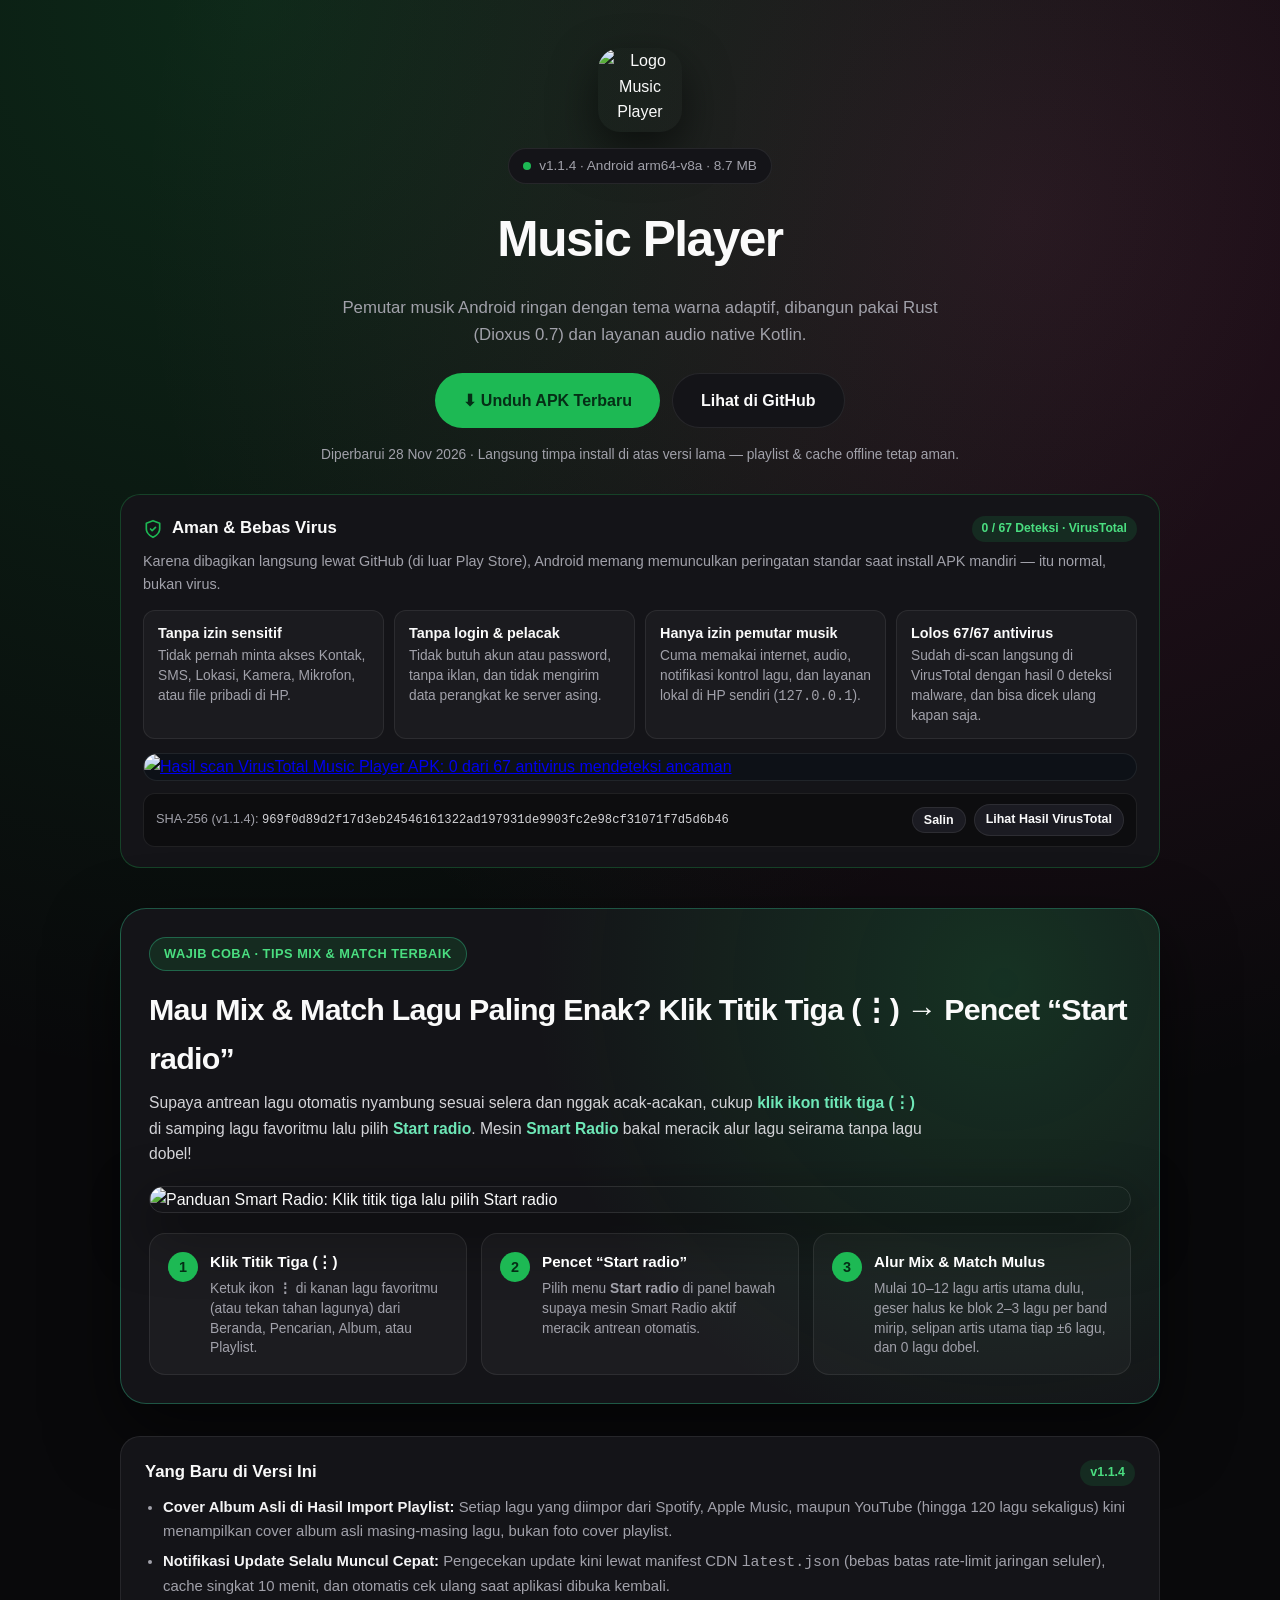
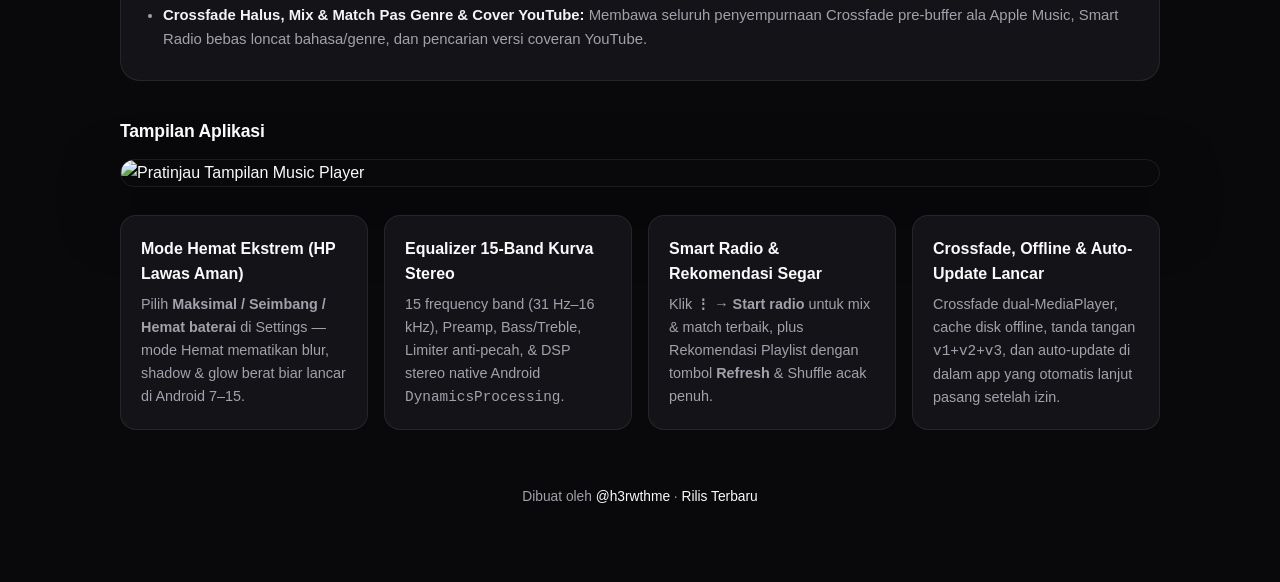
==== docs/index.html @ f2255031 "Add VirusTotal 0/67 scan screenshot & direct report link" ====
<!DOCTYPE html>
<html lang="id">
<head>
  <meta charset="UTF-8" />
  <meta name="viewport" content="width=device-width, initial-scale=1.0" />
  <title>Music Player — Unduh APK Android Terbaru</title>
  <link rel="icon" type="image/svg+xml" href="https://raw.githubusercontent.com/h3rwthme/Music-/main/assets/icon.svg" />
  <style>
    :root {
      --bg: #09090b;
      --surface: #141418;
      --surface-hi: #1b1b22;
      --border: rgba(255, 255, 255, 0.08);
      --text: #fafafa;
      --muted: #a1a1aa;
      --accent: #1db954;
      --accent-hover: #22d363;
      --accent-soft: rgba(29, 185, 84, 0.14);
    }
    * { box-sizing: border-box; margin: 0; padding: 0; }
    body {
      font-family: -apple-system, BlinkMacSystemFont, "Segoe UI", Roboto, Inter, sans-serif;
      background:
        radial-gradient(circle at 20% 0%, rgba(29, 185, 84, 0.18), transparent 45%),
        radial-gradient(circle at 80% 10%, rgba(236, 72, 153, 0.14), transparent 40%),
        var(--bg);
      color: var(--text);
      min-height: 100vh;
      line-height: 1.6;
    }
    .wrap { max-width: 1080px; margin: 0 auto; padding: 48px 20px 76px; }
    .hero { text-align: center; display: flex; flex-direction: column; align-items: center; gap: 16px; }
    .logo {
      width: 84px; height: 84px; border-radius: 22px;
      box-shadow: 0 18px 45px rgba(0, 0, 0, 0.55);
    }
    h1 { font-size: clamp(2.1rem, 5vw, 3.1rem); letter-spacing: -0.03em; }
    .subtitle { color: var(--muted); max-width: 620px; font-size: 1.05rem; }
    .pill {
      display: inline-flex; align-items: center; gap: 8px;
      padding: 6px 14px; border-radius: 999px;
      background: var(--surface); border: 1px solid var(--border);
      font-size: 0.85rem; color: var(--muted);
    }
    .dot { width: 8px; height: 8px; border-radius: 50%; background: var(--accent); }
    .actions { display: flex; flex-wrap: wrap; justify-content: center; gap: 12px; margin-top: 8px; }
    .btn {
      display: inline-flex; align-items: center; justify-content: center; gap: 10px;
      padding: 14px 28px; border-radius: 999px; font-weight: 700; font-size: 1rem;
      text-decoration: none; transition: transform 0.15s ease, background 0.15s ease;
    }
    .btn:active { transform: scale(0.98); }
    .btn-primary { background: var(--accent); color: #052e16; }
    .btn-primary:hover { background: var(--accent-hover); }
    .btn-secondary { background: var(--surface); color: var(--text); border: 1px solid var(--border); }
    .btn-secondary:hover { background: var(--surface-hi); }
    .meta { font-size: 0.86rem; color: var(--muted); }

    /* Kartu Keamanan & Verifikasi APK */
    .trust-box {
      margin-top: 28px;
      background: var(--surface);
      border: 1px solid rgba(29, 185, 84, 0.28);
      border-radius: 20px;
      padding: 20px 22px;
    }
    .trust-head {
      display: flex; align-items: center; justify-content: space-between;
      gap: 10px; flex-wrap: wrap; margin-bottom: 8px;
    }
    .trust-title {
      display: inline-flex; align-items: center; gap: 9px;
      font-size: 1.05rem; font-weight: 700; color: var(--text);
    }
    .trust-title svg { width: 20px; height: 20px; color: var(--accent); flex-shrink: 0; }
    .trust-tag {
      font-size: 0.76rem; padding: 3px 10px; border-radius: 999px;
      background: var(--accent-soft); color: #4ade80; font-weight: 700;
    }
    .trust-lead {
      font-size: 0.9rem; color: var(--muted); margin-bottom: 14px;
    }
    .trust-grid {
      display: grid;
      grid-template-columns: repeat(auto-fit, minmax(220px, 1fr));
      gap: 10px;
    }
    .trust-item {
      background: rgba(255, 255, 255, 0.03);
      border: 1px solid var(--border);
      border-radius: 12px;
      padding: 12px 14px;
      font-size: 0.86rem;
      color: var(--muted);
      line-height: 1.45;
    }
    .trust-item strong { display: block; color: var(--text); margin-bottom: 2px; font-size: 0.9rem; }
    .trust-hash {
      margin-top: 12px;
      padding: 10px 12px;
      border-radius: 12px;
      background: rgba(0, 0, 0, 0.35);
      border: 1px solid var(--border);
      display: flex; align-items: center; justify-content: space-between;
      gap: 10px; flex-wrap: wrap;
      font-size: 0.8rem; color: var(--muted);
    }
    .trust-hash code {
      font-family: ui-monospace, SFMono-Regular, Menlo, Consolas, monospace;
      color: #d4d4d8; word-break: break-all; font-size: 0.76rem;
    }
    .trust-hash__actions { display: inline-flex; align-items: center; gap: 8px; flex-shrink: 0; }
    .trust-btn {
      padding: 5px 11px; border-radius: 999px; font-size: 0.78rem; font-weight: 600;
      background: var(--surface-hi); color: var(--text); border: 1px solid var(--border);
      cursor: pointer; text-decoration: none;
    }
    .trust-btn:hover { background: rgba(255, 255, 255, 0.12); }
    .trust-proof {
      display: block;
      margin-top: 14px;
      border-radius: 14px;
      overflow: hidden;
      border: 1px solid var(--border);
      background: #0d1117;
    }
    .trust-proof img { width: 100%; display: block; }

    /* Spotlight paling besar: Smart Radio & Cara Mix & Match Terbaik */
    .radio-spotlight {
      margin-top: 40px;
      background:
        radial-gradient(circle at 85% 15%, rgba(29, 185, 84, 0.18), transparent 48%),
        var(--surface);
      border: 1px solid rgba(52, 211, 153, 0.34);
      border-radius: 26px;
      padding: 28px;
      box-shadow: 0 28px 70px rgba(0, 0, 0, 0.55);
    }
    .spot-head {
      display: flex; flex-wrap: wrap; align-items: center; justify-content: space-between;
      gap: 12px; margin-bottom: 14px;
    }
    .spot-badge {
      display: inline-flex; align-items: center; gap: 8px;
      padding: 6px 14px; border-radius: 999px;
      background: var(--accent-soft);
      border: 1px solid rgba(52, 211, 153, 0.35);
      color: #4ade80; font-size: 0.8rem; font-weight: 700; letter-spacing: 0.04em;
      text-transform: uppercase;
    }
    .spot-title {
      font-size: clamp(1.35rem, 3vw, 1.9rem);
      font-weight: 800; letter-spacing: -0.025em;
      margin-bottom: 8px;
    }
    .spot-desc {
      color: #d4d4d8; font-size: 0.98rem; max-width: 780px; margin-bottom: 20px;
    }
    .spot-desc strong { color: #6ee7b7; }
    .spot-img {
      width: 100%; border-radius: 18px; overflow: hidden;
      border: 1px solid rgba(255, 255, 255, 0.10);
      box-shadow: 0 20px 55px rgba(0, 0, 0, 0.65);
    }
    .spot-img img { width: 100%; display: block; }
    .spot-steps {
      margin-top: 20px;
      display: grid;
      grid-template-columns: repeat(auto-fit, minmax(220px, 1fr));
      gap: 14px;
    }
    .spot-step {
      background: rgba(255, 255, 255, 0.035);
      border: 1px solid var(--border);
      border-radius: 16px;
      padding: 16px 18px;
      display: flex; align-items: flex-start; gap: 12px;
    }
    .spot-num {
      width: 30px; height: 30px; border-radius: 999px;
      background: var(--accent); color: #052e16;
      font-weight: 800; font-size: 0.9rem;
      display: inline-flex; align-items: center; justify-content: center;
      flex-shrink: 0; margin-top: 2px;
    }
    .spot-step h3 { font-size: 0.95rem; margin-bottom: 4px; color: #fff; }
    .spot-step p { font-size: 0.86rem; color: var(--muted); line-height: 1.45; }

    .whats-new {
      margin-top: 32px;
      background: var(--surface);
      border: 1px solid var(--border);
      border-radius: 20px;
      padding: 22px 24px;
    }
    .whats-new__head {
      display: flex; align-items: center; justify-content: space-between;
      gap: 12px; margin-bottom: 10px; flex-wrap: wrap;
    }
    .whats-new__head h2 { font-size: 1.05rem; font-weight: 700; }
    .whats-new__tag {
      font-size: 0.78rem; padding: 3px 10px; border-radius: 999px;
      background: var(--accent-soft); color: #4ade80; font-weight: 700;
    }
    .whats-new ul { padding-left: 18px; color: var(--muted); font-size: 0.93rem; }
    .whats-new li { margin-bottom: 6px; }
    .whats-new li strong { color: #f4f4f5; }

    .section-label {
      margin-top: 36px; margin-bottom: 14px;
      font-size: 1.1rem; font-weight: 700; letter-spacing: -0.01em;
    }
    .banner {
      width: 100%; border-radius: 20px;
      border: 1px solid var(--border); overflow: hidden;
      box-shadow: 0 24px 60px rgba(0, 0, 0, 0.5);
    }
    .banner img { width: 100%; display: block; }

    .grid {
      margin-top: 28px; display: grid;
      grid-template-columns: repeat(auto-fit, minmax(220px, 1fr)); gap: 16px;
    }
    .card {
      background: var(--surface); border: 1px solid var(--border);
      border-radius: 16px; padding: 20px;
    }
    .card h3 { font-size: 1rem; margin-bottom: 6px; }
    .card p { font-size: 0.9rem; color: var(--muted); }
    footer { text-align: center; margin-top: 56px; color: var(--muted); font-size: 0.86rem; }
    footer a { color: var(--text); text-decoration: none; }

    @media (max-width: 640px) {
      .wrap { padding: 32px 14px 56px; }
      .radio-spotlight { padding: 18px; border-radius: 20px; }
    }
  </style>
</head>
<body>
  <main class="wrap">
    <section class="hero">
      <img class="logo" src="https://raw.githubusercontent.com/h3rwthme/Music-/main/assets/icon.svg" alt="Logo Music Player" />
      <div class="pill">
        <span class="dot"></span>
        <span id="release-label">v1.1.4 · Android 7.0+ (arm64-v8a) · ~8.7 MB</span>
      </div>
      <h1>Music Player</h1>
      <p class="subtitle">
        Pemutar musik Android ringan dengan tema warna adaptif, dibangun pakai Rust (Dioxus 0.7) dan layanan audio native Kotlin.
      </p>
      <div class="actions">
        <a class="btn btn-primary" href="https://github.com/h3rwthme/Music-/releases/latest/download/music-player.apk">
          ⬇ Unduh APK Terbaru
        </a>
        <a class="btn btn-secondary" href="https://github.com/h3rwthme/Music-">
          Lihat di GitHub
        </a>
      </div>
      <p class="meta" id="release-date">Langsung timpa install di atas versi lama — playlist, foto cover, riwayat &amp; cache offline tetap aman.</p>
    </section>

    <!-- KEAMANAN & VERIFIKASI APK -->
    <section class="trust-box" id="keamanan">
      <div class="trust-head">
        <h2 class="trust-title">
          <svg viewBox="0 0 24 24" fill="none" stroke="currentColor" stroke-width="2" stroke-linecap="round" stroke-linejoin="round" aria-hidden="true">
            <path d="M12 22s8-4 8-10V5l-8-3-8 3v7c0 6 8 10 8 10z"/>
            <path d="m9 12 2 2 4-4"/>
          </svg>
          <span>Aman &amp; Bebas Virus</span>
        </h2>
        <span class="trust-tag">0 / 67 Deteksi · VirusTotal</span>
      </div>
      <p class="trust-lead">
        Karena dibagikan langsung lewat GitHub (di luar Play Store), Android memang memunculkan peringatan standar saat install APK mandiri — itu normal, bukan virus.
      </p>
      <div class="trust-grid">
        <div class="trust-item">
          <strong>Tanpa izin sensitif</strong>
          Tidak pernah minta akses Kontak, SMS, Lokasi, Kamera, Mikrofon, atau file pribadi di HP.
        </div>
        <div class="trust-item">
          <strong>Tanpa login &amp; pelacak</strong>
          Tidak butuh akun atau password, tanpa iklan, dan tidak mengirim data perangkat ke server asing.
        </div>
        <div class="trust-item">
          <strong>Hanya izin pemutar musik</strong>
          Cuma memakai internet, audio, notifikasi kontrol lagu, dan layanan lokal di HP sendiri (<code>127.0.0.1</code>).
        </div>
        <div class="trust-item">
          <strong>Lolos 67/67 antivirus</strong>
          Sudah di-scan langsung di VirusTotal dengan hasil 0 deteksi malware, dan bisa dicek ulang kapan saja.
        </div>
      </div>
      <a class="trust-proof" id="vt-proof-link" href="https://www.virustotal.com/gui/file/969f0d89d2f17d3eb24546161322ad197931de9903fc2e98cf31071f7d5d6b46" target="_blank" rel="noopener">
        <img src="https://raw.githubusercontent.com/h3rwthme/Music-/main/screenshots/virustotal.png" alt="Hasil scan VirusTotal Music Player APK: 0 dari 67 antivirus mendeteksi ancaman" />
      </a>
      <div class="trust-hash">
        <div>
          <span>SHA-256 (<span id="hash-ver">v1.1.4</span>): </span>
          <code id="apk-sha256">969f0d89d2f17d3eb24546161322ad197931de9903fc2e98cf31071f7d5d6b46</code>
        </div>
        <div class="trust-hash__actions">
          <button type="button" class="trust-btn" id="copy-sha256">Salin</button>
          <a class="trust-btn" id="vt-btn-link" href="https://www.virustotal.com/gui/file/969f0d89d2f17d3eb24546161322ad197931de9903fc2e98cf31071f7d5d6b46" target="_blank" rel="noopener">Lihat Hasil VirusTotal</a>
        </div>
      </div>
    </section>

    <!-- SPOTLIGHT UTAMA & PALING BESAR: SMART RADIO MIX & MATCH -->
    <section class="radio-spotlight" id="smart-radio">
      <div class="spot-head">
        <span class="spot-badge">Wajib Coba · Tips Mix &amp; Match Terbaik</span>
      </div>
      <h2 class="spot-title">Mau Mix &amp; Match Lagu Paling Enak? Klik Titik Tiga (⋮) → Pencet “Start radio”</h2>
      <p class="spot-desc">
        Supaya antrean lagu otomatis nyambung sesuai selera dan nggak acak-acakan, cukup <strong>klik ikon titik tiga (⋮)</strong> di samping lagu favoritmu lalu pilih <strong>Start radio</strong>. Mesin <strong>Smart Radio</strong> bakal meracik alur lagu seirama tanpa lagu dobel!
      </p>
      <div class="spot-img">
        <img src="https://raw.githubusercontent.com/h3rwthme/Music-/main/screenshots/smart-radio.png" alt="Panduan Smart Radio: Klik titik tiga lalu pilih Start radio" />
      </div>
      <div class="spot-steps">
        <div class="spot-step">
          <span class="spot-num">1</span>
          <div>
            <h3>Klik Titik Tiga (⋮)</h3>
            <p>Ketuk ikon <strong>⋮</strong> di kanan lagu favoritmu (atau tekan tahan lagunya) dari Beranda, Pencarian, Album, atau Playlist.</p>
          </div>
        </div>
        <div class="spot-step">
          <span class="spot-num">2</span>
          <div>
            <h3>Pencet “Start radio”</h3>
            <p>Pilih menu <strong>Start radio</strong> di panel bawah supaya mesin Smart Radio aktif meracik antrean otomatis.</p>
          </div>
        </div>
        <div class="spot-step">
          <span class="spot-num">3</span>
          <div>
            <h3>Alur Mix &amp; Match Mulus</h3>
            <p>Mulai 10–12 lagu artis utama dulu, geser halus ke blok 2–3 lagu per band mirip, selipan artis utama tiap ±6 lagu, dan 0 lagu dobel.</p>
          </div>
        </div>
      </div>
    </section>

    <section class="whats-new">
      <div class="whats-new__head">
        <h2>Yang Baru di Versi Ini</h2>
        <span class="whats-new__tag" id="whats-new-tag">v1.1.4</span>
      </div>
      <ul id="whats-new-list">
        <li><strong>Cover Album Asli di Hasil Import Playlist:</strong> Setiap lagu yang diimpor dari Spotify, Apple Music, maupun YouTube (hingga 120 lagu sekaligus) kini menampilkan cover album asli masing-masing lagu, bukan foto cover playlist.</li>
        <li><strong>Notifikasi Update Selalu Muncul Cepat:</strong> Pengecekan update kini lewat manifest CDN <code>latest.json</code> (bebas batas rate-limit jaringan seluler), cache singkat 10 menit, dan otomatis cek ulang saat aplikasi dibuka kembali.</li>
        <li><strong>Crossfade Halus, Mix &amp; Match Pas Genre &amp; Cover YouTube:</strong> Membawa seluruh penyempurnaan Crossfade pre-buffer ala Apple Music, Smart Radio bebas loncat bahasa/genre, dan pencarian versi coveran YouTube.</li>
      </ul>
    </section>

    <h2 class="section-label">Tampilan Aplikasi</h2>
    <div class="banner">
      <img src="https://raw.githubusercontent.com/h3rwthme/Music-/main/screenshots/banner.png" alt="Pratinjau Tampilan Music Player" />
    </div>

    <section class="grid">
      <div class="card">
        <h3>Mode Hemat Ekstrem (HP Lawas Aman)</h3>
        <p>Pilih <strong>Maksimal / Seimbang / Hemat baterai</strong> di Settings — mode Hemat mematikan blur, shadow &amp; glow berat biar lancar di Android 7–15.</p>
      </div>
      <div class="card">
        <h3>Equalizer 15-Band Kurva Stereo</h3>
        <p>15 frequency band (31 Hz–16 kHz), Preamp, Bass/Treble, Limiter anti-pecah, &amp; DSP stereo native Android <code>DynamicsProcessing</code>.</p>
      </div>
      <div class="card">
        <h3>Smart Radio &amp; Rekomendasi Segar</h3>
        <p>Klik <strong>⋮ → Start radio</strong> untuk mix &amp; match terbaik, plus Rekomendasi Playlist dengan tombol <strong>Refresh</strong> &amp; Shuffle acak penuh.</p>
      </div>
      <div class="card">
        <h3>Crossfade, Offline &amp; Auto-Update Lancar</h3>
        <p>Crossfade dual-MediaPlayer, cache disk offline, tanda tangan <code>v1+v2+v3</code>, dan auto-update di dalam app yang otomatis lanjut pasang setelah izin.</p>
      </div>
    </section>

    <footer>
      Dibuat oleh <a href="https://github.com/h3rwthme">@h3rwthme</a> ·
      <a href="https://github.com/h3rwthme/Music-/releases">Rilis Terbaru</a>
    </footer>
  </main>

  <script>
    const copyBtn = document.getElementById("copy-sha256");
    if (copyBtn) {
      copyBtn.addEventListener("click", () => {
        const hash = document.getElementById("apk-sha256")?.textContent?.trim() || "";
        if (!hash || !navigator.clipboard) return;
        navigator.clipboard.writeText(hash).then(() => {
          copyBtn.textContent = "Tersalin";
          setTimeout(() => { copyBtn.textContent = "Salin"; }, 1800);
        }).catch(() => {});
      });
    }

    function applyRelease(tag, sizeBytes, publishedAt, sha256) {
      if (!tag) return;
      const mb = sizeBytes > 0 ? ` · ${(sizeBytes / 1048576).toFixed(1)} MB` : "";
      document.getElementById("release-label").textContent = `${tag} · Android arm64-v8a${mb}`;
      document.getElementById("whats-new-tag").textContent = tag;
      const hv = document.getElementById("hash-ver");
      if (hv) hv.textContent = tag;
      if (sha256) {
        const el = document.getElementById("apk-sha256");
        if (el) el.textContent = sha256;
        const vtUrl = `https://www.virustotal.com/gui/file/${sha256}`;
        const pLink = document.getElementById("vt-proof-link");
        const bLink = document.getElementById("vt-btn-link");
        if (pLink) pLink.href = vtUrl;
        if (bLink) bLink.href = vtUrl;
      }
      if (publishedAt) {
        const dt = new Date(publishedAt).toLocaleDateString("id-ID", {
          year: "numeric", month: "short", day: "numeric"
        });
        document.getElementById("release-date").textContent =
          `Diperbarui ${dt} · Langsung timpa install di atas versi lama — playlist & cache offline tetap aman.`;
      }
    }

    fetch("latest.json?t=" + Math.floor(Date.now() / 60000))
      .then((r) => (r.ok ? r.json() : null))
      .then((j) => {
        if (j && j.tag) {
          applyRelease(j.tag, Number(j.size_bytes || 0), j.published_at, j.sha256);
          return;
        }
        return fetch("https://api.github.com/repos/h3rwthme/Music-/releases/latest")
          .then((r) => (r.ok ? r.json() : null))
          .then((rel) => {
            if (!rel || !rel.tag_name) return;
            const apk = (rel.assets || []).find((a) => a.name.endsWith(".apk"));
            applyRelease(rel.tag_name, Number((apk && apk.size) || 0), rel.published_at, "");
          });
      })
      .catch(() => {});
  </script>
</body>
</html>
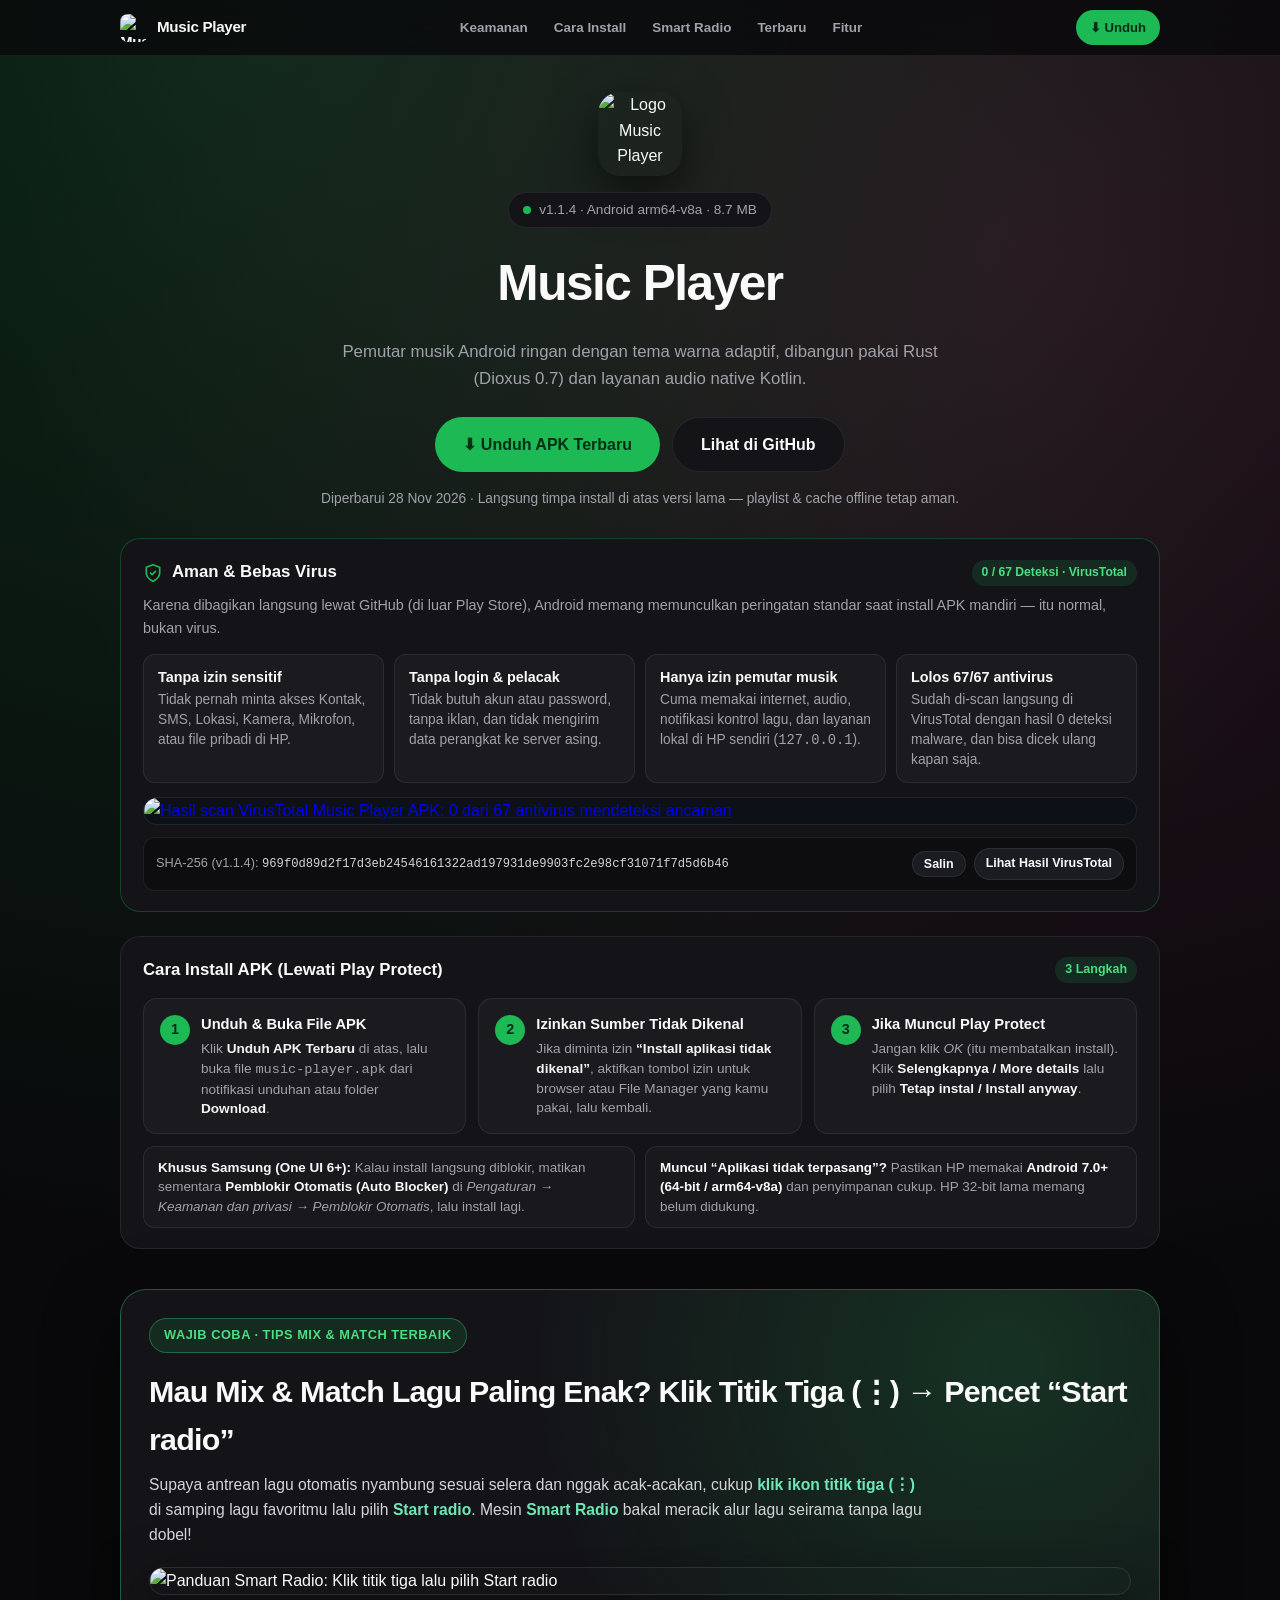
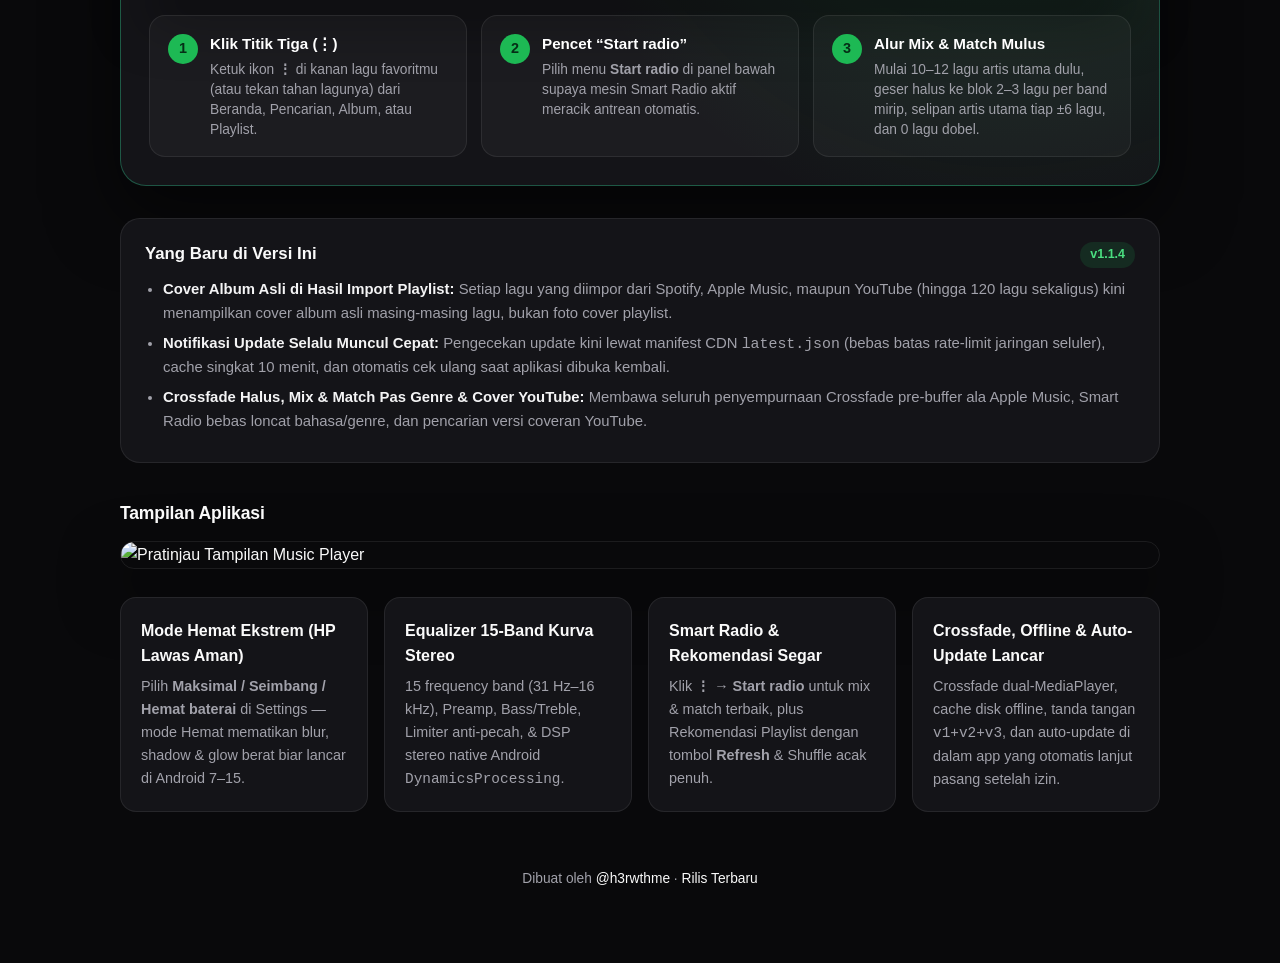
==== commit 63037e86: "Add sticky top navbar and 3-step APK install guide (Play Protect & Samsung)" ====
--- a/docs/index.html
+++ b/docs/index.html
@@ -18,6 +18,7 @@
       --accent-soft: rgba(29, 185, 84, 0.14);
     }
     * { box-sizing: border-box; margin: 0; padding: 0; }
+    html { scroll-behavior: smooth; }
     body {
       font-family: -apple-system, BlinkMacSystemFont, "Segoe UI", Roboto, Inter, sans-serif;
       background:
@@ -28,7 +29,75 @@
       min-height: 100vh;
       line-height: 1.6;
     }
-    .wrap { max-width: 1080px; margin: 0 auto; padding: 48px 20px 76px; }
+
+    /* Navbar atas (sticky, rapi di HP & desktop) */
+    .topnav {
+      position: sticky;
+      top: 0;
+      z-index: 40;
+      backdrop-filter: blur(16px);
+      -webkit-backdrop-filter: blur(16px);
+      background: rgba(9, 9, 11, 0.82);
+      border-bottom: 1px solid var(--border);
+    }
+    .topnav__inner {
+      max-width: 1080px;
+      margin: 0 auto;
+      padding: 10px 20px;
+      display: flex;
+      align-items: center;
+      justify-content: space-between;
+      gap: 14px;
+    }
+    .topnav__brand {
+      display: inline-flex;
+      align-items: center;
+      gap: 9px;
+      text-decoration: none;
+      color: var(--text);
+      font-weight: 800;
+      font-size: 0.95rem;
+      letter-spacing: -0.02em;
+      flex-shrink: 0;
+    }
+    .topnav__brand img { width: 28px; height: 28px; border-radius: 8px; display: block; }
+    .topnav__links {
+      display: flex;
+      align-items: center;
+      gap: 4px;
+      overflow-x: auto;
+      scrollbar-width: none;
+    }
+    .topnav__links::-webkit-scrollbar { display: none; }
+    .topnav__links a {
+      color: var(--muted);
+      text-decoration: none;
+      font-size: 0.84rem;
+      font-weight: 600;
+      padding: 6px 11px;
+      border-radius: 999px;
+      white-space: nowrap;
+      transition: background 0.15s ease, color 0.15s ease;
+    }
+    .topnav__links a:hover { background: rgba(255, 255, 255, 0.07); color: var(--text); }
+    .topnav__cta {
+      display: inline-flex;
+      align-items: center;
+      gap: 6px;
+      padding: 7px 14px;
+      border-radius: 999px;
+      background: var(--accent);
+      color: #052e16;
+      font-weight: 700;
+      font-size: 0.82rem;
+      text-decoration: none;
+      flex-shrink: 0;
+      transition: background 0.15s ease;
+    }
+    .topnav__cta:hover { background: var(--accent-hover); }
+
+    section[id] { scroll-margin-top: 76px; }
+    .wrap { max-width: 1080px; margin: 0 auto; padding: 36px 20px 76px; }
     .hero { text-align: center; display: flex; flex-direction: column; align-items: center; gap: 16px; }
     .logo {
       width: 84px; height: 84px; border-radius: 22px;
@@ -125,6 +194,51 @@
       background: #0d1117;
     }
     .trust-proof img { width: 100%; display: block; }
+
+    /* Panduan Cara Install */
+    .install-box {
+      margin-top: 24px;
+      background: var(--surface);
+      border: 1px solid var(--border);
+      border-radius: 20px;
+      padding: 20px 22px;
+    }
+    .install-head {
+      display: flex; align-items: center; justify-content: space-between;
+      gap: 10px; flex-wrap: wrap; margin-bottom: 14px;
+    }
+    .install-head h2 { font-size: 1.05rem; font-weight: 700; }
+    .install-steps {
+      display: grid;
+      grid-template-columns: repeat(auto-fit, minmax(230px, 1fr));
+      gap: 12px;
+    }
+    .install-step {
+      background: rgba(255, 255, 255, 0.03);
+      border: 1px solid var(--border);
+      border-radius: 14px;
+      padding: 14px 16px;
+      display: flex; align-items: flex-start; gap: 11px;
+    }
+    .install-step h3 { font-size: 0.92rem; margin-bottom: 3px; color: var(--text); }
+    .install-step p { font-size: 0.85rem; color: var(--muted); line-height: 1.45; }
+    .install-step strong { color: #f4f4f5; }
+    .install-tips {
+      margin-top: 12px;
+      display: grid;
+      grid-template-columns: repeat(auto-fit, minmax(260px, 1fr));
+      gap: 10px;
+    }
+    .install-tip {
+      padding: 11px 14px;
+      border-radius: 12px;
+      background: rgba(255, 255, 255, 0.025);
+      border: 1px solid var(--border);
+      font-size: 0.84rem;
+      color: var(--muted);
+      line-height: 1.45;
+    }
+    .install-tip strong { color: var(--text); }
 
     /* Spotlight paling besar: Smart Radio & Cara Mix & Match Terbaik */
     .radio-spotlight {
@@ -232,14 +346,36 @@
     footer a { color: var(--text); text-decoration: none; }
 
     @media (max-width: 640px) {
-      .wrap { padding: 32px 14px 56px; }
+      .topnav__inner { padding: 8px 12px; gap: 8px; }
+      .topnav__brand span { display: none; }
+      .topnav__links a { padding: 5px 9px; font-size: 0.8rem; }
+      .topnav__cta { padding: 6px 11px; font-size: 0.78rem; }
+      .wrap { padding: 24px 14px 56px; }
       .radio-spotlight { padding: 18px; border-radius: 20px; }
+      .trust-box, .install-box { padding: 16px; border-radius: 18px; }
     }
   </style>
 </head>
 <body>
+  <header class="topnav">
+    <nav class="topnav__inner" aria-label="Navigasi utama">
+      <a class="topnav__brand" href="#atas">
+        <img src="https://raw.githubusercontent.com/h3rwthme/Music-/main/assets/icon.svg" alt="Music Player" />
+        <span>Music Player</span>
+      </a>
+      <div class="topnav__links">
+        <a href="#keamanan">Keamanan</a>
+        <a href="#cara-install">Cara Install</a>
+        <a href="#smart-radio">Smart Radio</a>
+        <a href="#terbaru">Terbaru</a>
+        <a href="#fitur">Fitur</a>
+      </div>
+      <a class="topnav__cta" href="https://github.com/h3rwthme/Music-/releases/latest/download/music-player.apk">⬇ Unduh</a>
+    </nav>
+  </header>
+
   <main class="wrap">
-    <section class="hero">
+    <section class="hero" id="atas">
       <img class="logo" src="https://raw.githubusercontent.com/h3rwthme/Music-/main/assets/icon.svg" alt="Logo Music Player" />
       <div class="pill">
         <span class="dot"></span>
@@ -308,6 +444,45 @@
       </div>
     </section>
 
+    <!-- PANDUAN CARA INSTALL APK -->
+    <section class="install-box" id="cara-install">
+      <div class="install-head">
+        <h2>Cara Install APK (Lewati Play Protect)</h2>
+        <span class="whats-new__tag">3 Langkah</span>
+      </div>
+      <div class="install-steps">
+        <div class="install-step">
+          <span class="spot-num">1</span>
+          <div>
+            <h3>Unduh &amp; Buka File APK</h3>
+            <p>Klik <strong>Unduh APK Terbaru</strong> di atas, lalu buka file <code>music-player.apk</code> dari notifikasi unduhan atau folder <strong>Download</strong>.</p>
+          </div>
+        </div>
+        <div class="install-step">
+          <span class="spot-num">2</span>
+          <div>
+            <h3>Izinkan Sumber Tidak Dikenal</h3>
+            <p>Jika diminta izin <strong>“Install aplikasi tidak dikenal”</strong>, aktifkan tombol izin untuk browser atau File Manager yang kamu pakai, lalu kembali.</p>
+          </div>
+        </div>
+        <div class="install-step">
+          <span class="spot-num">3</span>
+          <div>
+            <h3>Jika Muncul Play Protect</h3>
+            <p>Jangan klik <em>OK</em> (itu membatalkan install). Klik <strong>Selengkapnya / More details</strong> lalu pilih <strong>Tetap instal / Install anyway</strong>.</p>
+          </div>
+        </div>
+      </div>
+      <div class="install-tips">
+        <div class="install-tip">
+          <strong>Khusus Samsung (One UI 6+):</strong> Kalau install langsung diblokir, matikan sementara <strong>Pemblokir Otomatis (Auto Blocker)</strong> di <em>Pengaturan → Keamanan dan privasi → Pemblokir Otomatis</em>, lalu install lagi.
+        </div>
+        <div class="install-tip">
+          <strong>Muncul “Aplikasi tidak terpasang”?</strong> Pastikan HP memakai <strong>Android 7.0+ (64-bit / arm64-v8a)</strong> dan penyimpanan cukup. HP 32-bit lama memang belum didukung.
+        </div>
+      </div>
+    </section>
+
     <!-- SPOTLIGHT UTAMA & PALING BESAR: SMART RADIO MIX & MATCH -->
     <section class="radio-spotlight" id="smart-radio">
       <div class="spot-head">
@@ -345,7 +520,7 @@
       </div>
     </section>
 
-    <section class="whats-new">
+    <section class="whats-new" id="terbaru">
       <div class="whats-new__head">
         <h2>Yang Baru di Versi Ini</h2>
         <span class="whats-new__tag" id="whats-new-tag">v1.1.4</span>
@@ -362,7 +537,7 @@
       <img src="https://raw.githubusercontent.com/h3rwthme/Music-/main/screenshots/banner.png" alt="Pratinjau Tampilan Music Player" />
     </div>
 
-    <section class="grid">
+    <section class="grid" id="fitur">
       <div class="card">
         <h3>Mode Hemat Ekstrem (HP Lawas Aman)</h3>
         <p>Pilih <strong>Maksimal / Seimbang / Hemat baterai</strong> di Settings — mode Hemat mematikan blur, shadow &amp; glow berat biar lancar di Android 7–15.</p>
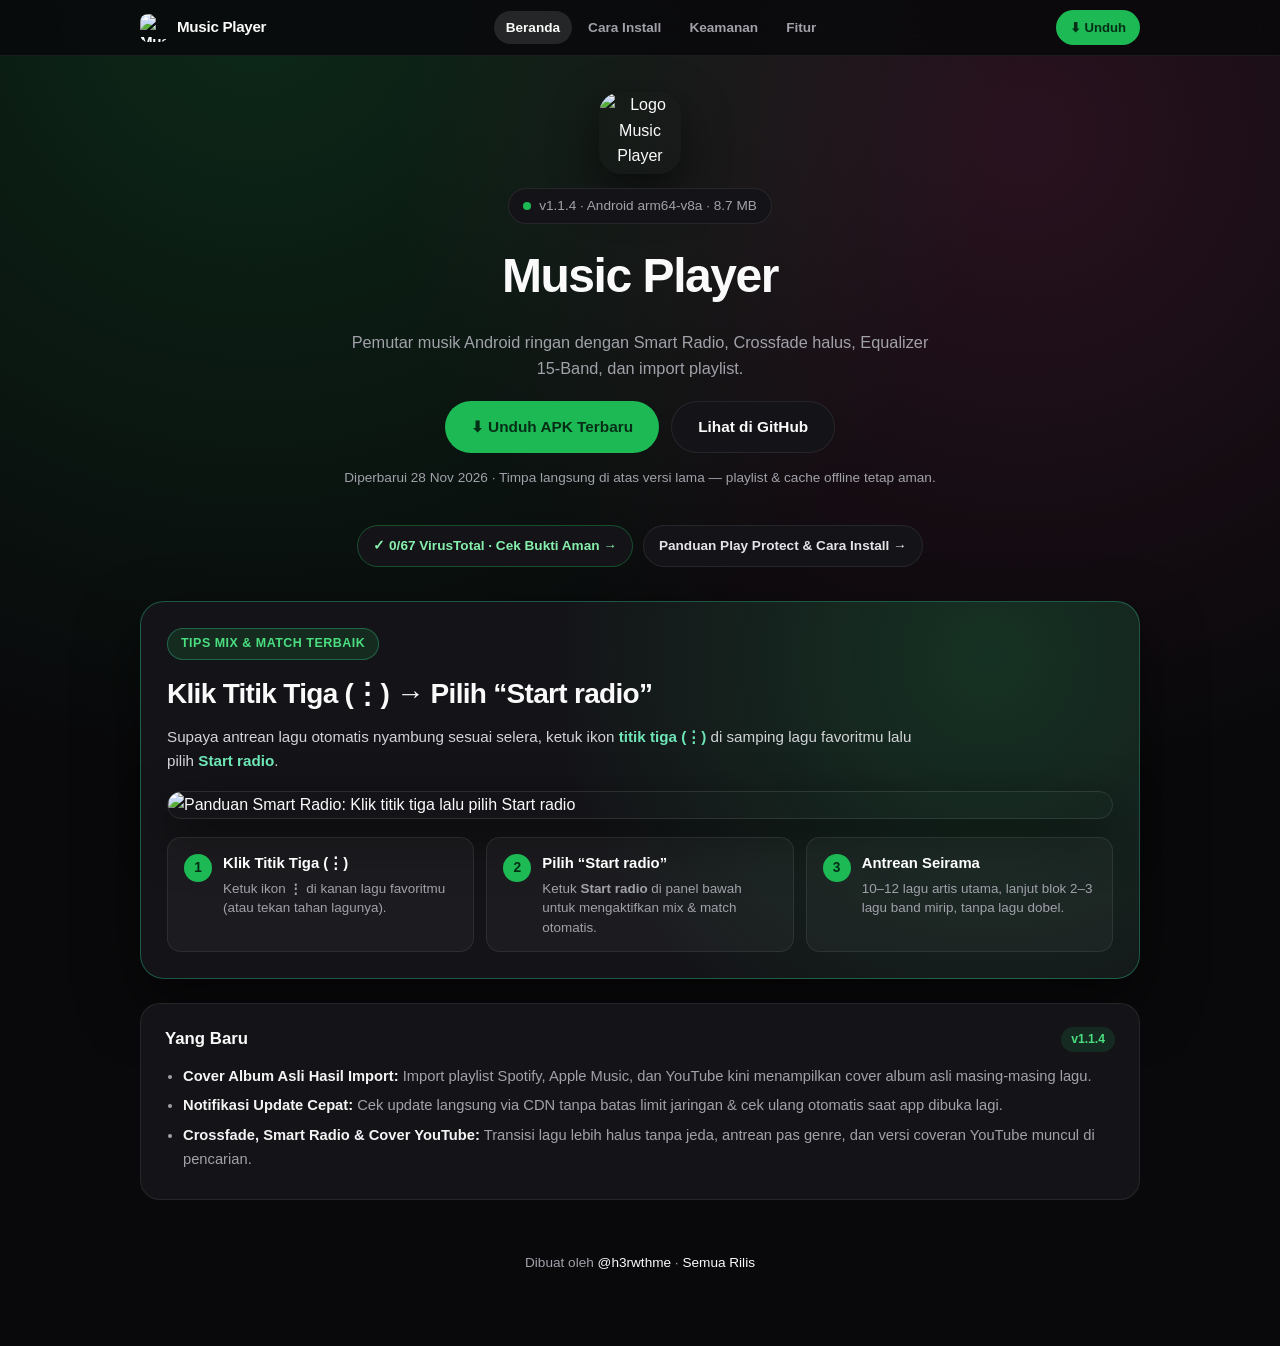
==== commit 822f7d42: "Split download site into clean multi-page layout (Home, Install, Security, Features)" ====
--- a/docs/index.html
+++ b/docs/index.html
@@ -5,377 +5,27 @@
   <meta name="viewport" content="width=device-width, initial-scale=1.0" />
   <title>Music Player — Unduh APK Android Terbaru</title>
   <link rel="icon" type="image/svg+xml" href="https://raw.githubusercontent.com/h3rwthme/Music-/main/assets/icon.svg" />
-  <style>
-    :root {
-      --bg: #09090b;
-      --surface: #141418;
-      --surface-hi: #1b1b22;
-      --border: rgba(255, 255, 255, 0.08);
-      --text: #fafafa;
-      --muted: #a1a1aa;
-      --accent: #1db954;
-      --accent-hover: #22d363;
-      --accent-soft: rgba(29, 185, 84, 0.14);
-    }
-    * { box-sizing: border-box; margin: 0; padding: 0; }
-    html { scroll-behavior: smooth; }
-    body {
-      font-family: -apple-system, BlinkMacSystemFont, "Segoe UI", Roboto, Inter, sans-serif;
-      background:
-        radial-gradient(circle at 20% 0%, rgba(29, 185, 84, 0.18), transparent 45%),
-        radial-gradient(circle at 80% 10%, rgba(236, 72, 153, 0.14), transparent 40%),
-        var(--bg);
-      color: var(--text);
-      min-height: 100vh;
-      line-height: 1.6;
-    }
-
-    /* Navbar atas (sticky, rapi di HP & desktop) */
-    .topnav {
-      position: sticky;
-      top: 0;
-      z-index: 40;
-      backdrop-filter: blur(16px);
-      -webkit-backdrop-filter: blur(16px);
-      background: rgba(9, 9, 11, 0.82);
-      border-bottom: 1px solid var(--border);
-    }
-    .topnav__inner {
-      max-width: 1080px;
-      margin: 0 auto;
-      padding: 10px 20px;
-      display: flex;
-      align-items: center;
-      justify-content: space-between;
-      gap: 14px;
-    }
-    .topnav__brand {
-      display: inline-flex;
-      align-items: center;
-      gap: 9px;
-      text-decoration: none;
-      color: var(--text);
-      font-weight: 800;
-      font-size: 0.95rem;
-      letter-spacing: -0.02em;
-      flex-shrink: 0;
-    }
-    .topnav__brand img { width: 28px; height: 28px; border-radius: 8px; display: block; }
-    .topnav__links {
-      display: flex;
-      align-items: center;
-      gap: 4px;
-      overflow-x: auto;
-      scrollbar-width: none;
-    }
-    .topnav__links::-webkit-scrollbar { display: none; }
-    .topnav__links a {
-      color: var(--muted);
-      text-decoration: none;
-      font-size: 0.84rem;
-      font-weight: 600;
-      padding: 6px 11px;
-      border-radius: 999px;
-      white-space: nowrap;
-      transition: background 0.15s ease, color 0.15s ease;
-    }
-    .topnav__links a:hover { background: rgba(255, 255, 255, 0.07); color: var(--text); }
-    .topnav__cta {
-      display: inline-flex;
-      align-items: center;
-      gap: 6px;
-      padding: 7px 14px;
-      border-radius: 999px;
-      background: var(--accent);
-      color: #052e16;
-      font-weight: 700;
-      font-size: 0.82rem;
-      text-decoration: none;
-      flex-shrink: 0;
-      transition: background 0.15s ease;
-    }
-    .topnav__cta:hover { background: var(--accent-hover); }
-
-    section[id] { scroll-margin-top: 76px; }
-    .wrap { max-width: 1080px; margin: 0 auto; padding: 36px 20px 76px; }
-    .hero { text-align: center; display: flex; flex-direction: column; align-items: center; gap: 16px; }
-    .logo {
-      width: 84px; height: 84px; border-radius: 22px;
-      box-shadow: 0 18px 45px rgba(0, 0, 0, 0.55);
-    }
-    h1 { font-size: clamp(2.1rem, 5vw, 3.1rem); letter-spacing: -0.03em; }
-    .subtitle { color: var(--muted); max-width: 620px; font-size: 1.05rem; }
-    .pill {
-      display: inline-flex; align-items: center; gap: 8px;
-      padding: 6px 14px; border-radius: 999px;
-      background: var(--surface); border: 1px solid var(--border);
-      font-size: 0.85rem; color: var(--muted);
-    }
-    .dot { width: 8px; height: 8px; border-radius: 50%; background: var(--accent); }
-    .actions { display: flex; flex-wrap: wrap; justify-content: center; gap: 12px; margin-top: 8px; }
-    .btn {
-      display: inline-flex; align-items: center; justify-content: center; gap: 10px;
-      padding: 14px 28px; border-radius: 999px; font-weight: 700; font-size: 1rem;
-      text-decoration: none; transition: transform 0.15s ease, background 0.15s ease;
-    }
-    .btn:active { transform: scale(0.98); }
-    .btn-primary { background: var(--accent); color: #052e16; }
-    .btn-primary:hover { background: var(--accent-hover); }
-    .btn-secondary { background: var(--surface); color: var(--text); border: 1px solid var(--border); }
-    .btn-secondary:hover { background: var(--surface-hi); }
-    .meta { font-size: 0.86rem; color: var(--muted); }
-
-    /* Kartu Keamanan & Verifikasi APK */
-    .trust-box {
-      margin-top: 28px;
-      background: var(--surface);
-      border: 1px solid rgba(29, 185, 84, 0.28);
-      border-radius: 20px;
-      padding: 20px 22px;
-    }
-    .trust-head {
-      display: flex; align-items: center; justify-content: space-between;
-      gap: 10px; flex-wrap: wrap; margin-bottom: 8px;
-    }
-    .trust-title {
-      display: inline-flex; align-items: center; gap: 9px;
-      font-size: 1.05rem; font-weight: 700; color: var(--text);
-    }
-    .trust-title svg { width: 20px; height: 20px; color: var(--accent); flex-shrink: 0; }
-    .trust-tag {
-      font-size: 0.76rem; padding: 3px 10px; border-radius: 999px;
-      background: var(--accent-soft); color: #4ade80; font-weight: 700;
-    }
-    .trust-lead {
-      font-size: 0.9rem; color: var(--muted); margin-bottom: 14px;
-    }
-    .trust-grid {
-      display: grid;
-      grid-template-columns: repeat(auto-fit, minmax(220px, 1fr));
-      gap: 10px;
-    }
-    .trust-item {
-      background: rgba(255, 255, 255, 0.03);
-      border: 1px solid var(--border);
-      border-radius: 12px;
-      padding: 12px 14px;
-      font-size: 0.86rem;
-      color: var(--muted);
-      line-height: 1.45;
-    }
-    .trust-item strong { display: block; color: var(--text); margin-bottom: 2px; font-size: 0.9rem; }
-    .trust-hash {
-      margin-top: 12px;
-      padding: 10px 12px;
-      border-radius: 12px;
-      background: rgba(0, 0, 0, 0.35);
-      border: 1px solid var(--border);
-      display: flex; align-items: center; justify-content: space-between;
-      gap: 10px; flex-wrap: wrap;
-      font-size: 0.8rem; color: var(--muted);
-    }
-    .trust-hash code {
-      font-family: ui-monospace, SFMono-Regular, Menlo, Consolas, monospace;
-      color: #d4d4d8; word-break: break-all; font-size: 0.76rem;
-    }
-    .trust-hash__actions { display: inline-flex; align-items: center; gap: 8px; flex-shrink: 0; }
-    .trust-btn {
-      padding: 5px 11px; border-radius: 999px; font-size: 0.78rem; font-weight: 600;
-      background: var(--surface-hi); color: var(--text); border: 1px solid var(--border);
-      cursor: pointer; text-decoration: none;
-    }
-    .trust-btn:hover { background: rgba(255, 255, 255, 0.12); }
-    .trust-proof {
-      display: block;
-      margin-top: 14px;
-      border-radius: 14px;
-      overflow: hidden;
-      border: 1px solid var(--border);
-      background: #0d1117;
-    }
-    .trust-proof img { width: 100%; display: block; }
-
-    /* Panduan Cara Install */
-    .install-box {
-      margin-top: 24px;
-      background: var(--surface);
-      border: 1px solid var(--border);
-      border-radius: 20px;
-      padding: 20px 22px;
-    }
-    .install-head {
-      display: flex; align-items: center; justify-content: space-between;
-      gap: 10px; flex-wrap: wrap; margin-bottom: 14px;
-    }
-    .install-head h2 { font-size: 1.05rem; font-weight: 700; }
-    .install-steps {
-      display: grid;
-      grid-template-columns: repeat(auto-fit, minmax(230px, 1fr));
-      gap: 12px;
-    }
-    .install-step {
-      background: rgba(255, 255, 255, 0.03);
-      border: 1px solid var(--border);
-      border-radius: 14px;
-      padding: 14px 16px;
-      display: flex; align-items: flex-start; gap: 11px;
-    }
-    .install-step h3 { font-size: 0.92rem; margin-bottom: 3px; color: var(--text); }
-    .install-step p { font-size: 0.85rem; color: var(--muted); line-height: 1.45; }
-    .install-step strong { color: #f4f4f5; }
-    .install-tips {
-      margin-top: 12px;
-      display: grid;
-      grid-template-columns: repeat(auto-fit, minmax(260px, 1fr));
-      gap: 10px;
-    }
-    .install-tip {
-      padding: 11px 14px;
-      border-radius: 12px;
-      background: rgba(255, 255, 255, 0.025);
-      border: 1px solid var(--border);
-      font-size: 0.84rem;
-      color: var(--muted);
-      line-height: 1.45;
-    }
-    .install-tip strong { color: var(--text); }
-
-    /* Spotlight paling besar: Smart Radio & Cara Mix & Match Terbaik */
-    .radio-spotlight {
-      margin-top: 40px;
-      background:
-        radial-gradient(circle at 85% 15%, rgba(29, 185, 84, 0.18), transparent 48%),
-        var(--surface);
-      border: 1px solid rgba(52, 211, 153, 0.34);
-      border-radius: 26px;
-      padding: 28px;
-      box-shadow: 0 28px 70px rgba(0, 0, 0, 0.55);
-    }
-    .spot-head {
-      display: flex; flex-wrap: wrap; align-items: center; justify-content: space-between;
-      gap: 12px; margin-bottom: 14px;
-    }
-    .spot-badge {
-      display: inline-flex; align-items: center; gap: 8px;
-      padding: 6px 14px; border-radius: 999px;
-      background: var(--accent-soft);
-      border: 1px solid rgba(52, 211, 153, 0.35);
-      color: #4ade80; font-size: 0.8rem; font-weight: 700; letter-spacing: 0.04em;
-      text-transform: uppercase;
-    }
-    .spot-title {
-      font-size: clamp(1.35rem, 3vw, 1.9rem);
-      font-weight: 800; letter-spacing: -0.025em;
-      margin-bottom: 8px;
-    }
-    .spot-desc {
-      color: #d4d4d8; font-size: 0.98rem; max-width: 780px; margin-bottom: 20px;
-    }
-    .spot-desc strong { color: #6ee7b7; }
-    .spot-img {
-      width: 100%; border-radius: 18px; overflow: hidden;
-      border: 1px solid rgba(255, 255, 255, 0.10);
-      box-shadow: 0 20px 55px rgba(0, 0, 0, 0.65);
-    }
-    .spot-img img { width: 100%; display: block; }
-    .spot-steps {
-      margin-top: 20px;
-      display: grid;
-      grid-template-columns: repeat(auto-fit, minmax(220px, 1fr));
-      gap: 14px;
-    }
-    .spot-step {
-      background: rgba(255, 255, 255, 0.035);
-      border: 1px solid var(--border);
-      border-radius: 16px;
-      padding: 16px 18px;
-      display: flex; align-items: flex-start; gap: 12px;
-    }
-    .spot-num {
-      width: 30px; height: 30px; border-radius: 999px;
-      background: var(--accent); color: #052e16;
-      font-weight: 800; font-size: 0.9rem;
-      display: inline-flex; align-items: center; justify-content: center;
-      flex-shrink: 0; margin-top: 2px;
-    }
-    .spot-step h3 { font-size: 0.95rem; margin-bottom: 4px; color: #fff; }
-    .spot-step p { font-size: 0.86rem; color: var(--muted); line-height: 1.45; }
-
-    .whats-new {
-      margin-top: 32px;
-      background: var(--surface);
-      border: 1px solid var(--border);
-      border-radius: 20px;
-      padding: 22px 24px;
-    }
-    .whats-new__head {
-      display: flex; align-items: center; justify-content: space-between;
-      gap: 12px; margin-bottom: 10px; flex-wrap: wrap;
-    }
-    .whats-new__head h2 { font-size: 1.05rem; font-weight: 700; }
-    .whats-new__tag {
-      font-size: 0.78rem; padding: 3px 10px; border-radius: 999px;
-      background: var(--accent-soft); color: #4ade80; font-weight: 700;
-    }
-    .whats-new ul { padding-left: 18px; color: var(--muted); font-size: 0.93rem; }
-    .whats-new li { margin-bottom: 6px; }
-    .whats-new li strong { color: #f4f4f5; }
-
-    .section-label {
-      margin-top: 36px; margin-bottom: 14px;
-      font-size: 1.1rem; font-weight: 700; letter-spacing: -0.01em;
-    }
-    .banner {
-      width: 100%; border-radius: 20px;
-      border: 1px solid var(--border); overflow: hidden;
-      box-shadow: 0 24px 60px rgba(0, 0, 0, 0.5);
-    }
-    .banner img { width: 100%; display: block; }
-
-    .grid {
-      margin-top: 28px; display: grid;
-      grid-template-columns: repeat(auto-fit, minmax(220px, 1fr)); gap: 16px;
-    }
-    .card {
-      background: var(--surface); border: 1px solid var(--border);
-      border-radius: 16px; padding: 20px;
-    }
-    .card h3 { font-size: 1rem; margin-bottom: 6px; }
-    .card p { font-size: 0.9rem; color: var(--muted); }
-    footer { text-align: center; margin-top: 56px; color: var(--muted); font-size: 0.86rem; }
-    footer a { color: var(--text); text-decoration: none; }
-
-    @media (max-width: 640px) {
-      .topnav__inner { padding: 8px 12px; gap: 8px; }
-      .topnav__brand span { display: none; }
-      .topnav__links a { padding: 5px 9px; font-size: 0.8rem; }
-      .topnav__cta { padding: 6px 11px; font-size: 0.78rem; }
-      .wrap { padding: 24px 14px 56px; }
-      .radio-spotlight { padding: 18px; border-radius: 20px; }
-      .trust-box, .install-box { padding: 16px; border-radius: 18px; }
-    }
-  </style>
+  <link rel="stylesheet" href="style.css" />
 </head>
 <body>
   <header class="topnav">
     <nav class="topnav__inner" aria-label="Navigasi utama">
-      <a class="topnav__brand" href="#atas">
+      <a class="topnav__brand" href="index.html">
         <img src="https://raw.githubusercontent.com/h3rwthme/Music-/main/assets/icon.svg" alt="Music Player" />
         <span>Music Player</span>
       </a>
       <div class="topnav__links">
-        <a href="#keamanan">Keamanan</a>
-        <a href="#cara-install">Cara Install</a>
-        <a href="#smart-radio">Smart Radio</a>
-        <a href="#terbaru">Terbaru</a>
-        <a href="#fitur">Fitur</a>
+        <a href="index.html" class="is-active">Beranda</a>
+        <a href="cara-install.html">Cara Install</a>
+        <a href="keamanan.html">Keamanan</a>
+        <a href="fitur.html">Fitur</a>
       </div>
       <a class="topnav__cta" href="https://github.com/h3rwthme/Music-/releases/latest/download/music-player.apk">⬇ Unduh</a>
     </nav>
   </header>
 
   <main class="wrap">
-    <section class="hero" id="atas">
+    <section class="hero">
       <img class="logo" src="https://raw.githubusercontent.com/h3rwthme/Music-/main/assets/icon.svg" alt="Logo Music Player" />
       <div class="pill">
         <span class="dot"></span>
@@ -383,7 +33,7 @@
       </div>
       <h1>Music Player</h1>
       <p class="subtitle">
-        Pemutar musik Android ringan dengan tema warna adaptif, dibangun pakai Rust (Dioxus 0.7) dan layanan audio native Kotlin.
+        Pemutar musik Android ringan dengan Smart Radio, Crossfade halus, Equalizer 15-Band, dan import playlist.
       </p>
       <div class="actions">
         <a class="btn btn-primary" href="https://github.com/h3rwthme/Music-/releases/latest/download/music-player.apk">
@@ -393,104 +43,20 @@
           Lihat di GitHub
         </a>
       </div>
-      <p class="meta" id="release-date">Langsung timpa install di atas versi lama — playlist, foto cover, riwayat &amp; cache offline tetap aman.</p>
-    </section>
-
-    <!-- KEAMANAN & VERIFIKASI APK -->
-    <section class="trust-box" id="keamanan">
-      <div class="trust-head">
-        <h2 class="trust-title">
-          <svg viewBox="0 0 24 24" fill="none" stroke="currentColor" stroke-width="2" stroke-linecap="round" stroke-linejoin="round" aria-hidden="true">
-            <path d="M12 22s8-4 8-10V5l-8-3-8 3v7c0 6 8 10 8 10z"/>
-            <path d="m9 12 2 2 4-4"/>
-          </svg>
-          <span>Aman &amp; Bebas Virus</span>
-        </h2>
-        <span class="trust-tag">0 / 67 Deteksi · VirusTotal</span>
-      </div>
-      <p class="trust-lead">
-        Karena dibagikan langsung lewat GitHub (di luar Play Store), Android memang memunculkan peringatan standar saat install APK mandiri — itu normal, bukan virus.
-      </p>
-      <div class="trust-grid">
-        <div class="trust-item">
-          <strong>Tanpa izin sensitif</strong>
-          Tidak pernah minta akses Kontak, SMS, Lokasi, Kamera, Mikrofon, atau file pribadi di HP.
-        </div>
-        <div class="trust-item">
-          <strong>Tanpa login &amp; pelacak</strong>
-          Tidak butuh akun atau password, tanpa iklan, dan tidak mengirim data perangkat ke server asing.
-        </div>
-        <div class="trust-item">
-          <strong>Hanya izin pemutar musik</strong>
-          Cuma memakai internet, audio, notifikasi kontrol lagu, dan layanan lokal di HP sendiri (<code>127.0.0.1</code>).
-        </div>
-        <div class="trust-item">
-          <strong>Lolos 67/67 antivirus</strong>
-          Sudah di-scan langsung di VirusTotal dengan hasil 0 deteksi malware, dan bisa dicek ulang kapan saja.
-        </div>
-      </div>
-      <a class="trust-proof" id="vt-proof-link" href="https://www.virustotal.com/gui/file/969f0d89d2f17d3eb24546161322ad197931de9903fc2e98cf31071f7d5d6b46" target="_blank" rel="noopener">
-        <img src="https://raw.githubusercontent.com/h3rwthme/Music-/main/screenshots/virustotal.png" alt="Hasil scan VirusTotal Music Player APK: 0 dari 67 antivirus mendeteksi ancaman" />
-      </a>
-      <div class="trust-hash">
-        <div>
-          <span>SHA-256 (<span id="hash-ver">v1.1.4</span>): </span>
-          <code id="apk-sha256">969f0d89d2f17d3eb24546161322ad197931de9903fc2e98cf31071f7d5d6b46</code>
-        </div>
-        <div class="trust-hash__actions">
-          <button type="button" class="trust-btn" id="copy-sha256">Salin</button>
-          <a class="trust-btn" id="vt-btn-link" href="https://www.virustotal.com/gui/file/969f0d89d2f17d3eb24546161322ad197931de9903fc2e98cf31071f7d5d6b46" target="_blank" rel="noopener">Lihat Hasil VirusTotal</a>
-        </div>
+      <p class="meta" id="release-date">Timpa langsung di atas versi lama — playlist, riwayat &amp; cache offline tetap aman.</p>
+      <div class="quick-links">
+        <a class="quick-link quick-link--safe" href="keamanan.html">✓ 0/67 VirusTotal · Cek Bukti Aman →</a>
+        <a class="quick-link" href="cara-install.html">Panduan Play Protect &amp; Cara Install →</a>
       </div>
     </section>
 
-    <!-- PANDUAN CARA INSTALL APK -->
-    <section class="install-box" id="cara-install">
-      <div class="install-head">
-        <h2>Cara Install APK (Lewati Play Protect)</h2>
-        <span class="whats-new__tag">3 Langkah</span>
+    <section class="radio-spotlight">
+      <div class="spot-head">
+        <span class="spot-badge">Tips Mix &amp; Match Terbaik</span>
       </div>
-      <div class="install-steps">
-        <div class="install-step">
-          <span class="spot-num">1</span>
-          <div>
-            <h3>Unduh &amp; Buka File APK</h3>
-            <p>Klik <strong>Unduh APK Terbaru</strong> di atas, lalu buka file <code>music-player.apk</code> dari notifikasi unduhan atau folder <strong>Download</strong>.</p>
-          </div>
-        </div>
-        <div class="install-step">
-          <span class="spot-num">2</span>
-          <div>
-            <h3>Izinkan Sumber Tidak Dikenal</h3>
-            <p>Jika diminta izin <strong>“Install aplikasi tidak dikenal”</strong>, aktifkan tombol izin untuk browser atau File Manager yang kamu pakai, lalu kembali.</p>
-          </div>
-        </div>
-        <div class="install-step">
-          <span class="spot-num">3</span>
-          <div>
-            <h3>Jika Muncul Play Protect</h3>
-            <p>Jangan klik <em>OK</em> (itu membatalkan install). Klik <strong>Selengkapnya / More details</strong> lalu pilih <strong>Tetap instal / Install anyway</strong>.</p>
-          </div>
-        </div>
-      </div>
-      <div class="install-tips">
-        <div class="install-tip">
-          <strong>Khusus Samsung (One UI 6+):</strong> Kalau install langsung diblokir, matikan sementara <strong>Pemblokir Otomatis (Auto Blocker)</strong> di <em>Pengaturan → Keamanan dan privasi → Pemblokir Otomatis</em>, lalu install lagi.
-        </div>
-        <div class="install-tip">
-          <strong>Muncul “Aplikasi tidak terpasang”?</strong> Pastikan HP memakai <strong>Android 7.0+ (64-bit / arm64-v8a)</strong> dan penyimpanan cukup. HP 32-bit lama memang belum didukung.
-        </div>
-      </div>
-    </section>
-
-    <!-- SPOTLIGHT UTAMA & PALING BESAR: SMART RADIO MIX & MATCH -->
-    <section class="radio-spotlight" id="smart-radio">
-      <div class="spot-head">
-        <span class="spot-badge">Wajib Coba · Tips Mix &amp; Match Terbaik</span>
-      </div>
-      <h2 class="spot-title">Mau Mix &amp; Match Lagu Paling Enak? Klik Titik Tiga (⋮) → Pencet “Start radio”</h2>
+      <h2 class="spot-title">Klik Titik Tiga (⋮) → Pilih “Start radio”</h2>
       <p class="spot-desc">
-        Supaya antrean lagu otomatis nyambung sesuai selera dan nggak acak-acakan, cukup <strong>klik ikon titik tiga (⋮)</strong> di samping lagu favoritmu lalu pilih <strong>Start radio</strong>. Mesin <strong>Smart Radio</strong> bakal meracik alur lagu seirama tanpa lagu dobel!
+        Supaya antrean lagu otomatis nyambung sesuai selera, ketuk ikon <strong>titik tiga (⋮)</strong> di samping lagu favoritmu lalu pilih <strong>Start radio</strong>.
       </p>
       <div class="spot-img">
         <img src="https://raw.githubusercontent.com/h3rwthme/Music-/main/screenshots/smart-radio.png" alt="Panduan Smart Radio: Klik titik tiga lalu pilih Start radio" />
@@ -500,120 +66,59 @@
           <span class="spot-num">1</span>
           <div>
             <h3>Klik Titik Tiga (⋮)</h3>
-            <p>Ketuk ikon <strong>⋮</strong> di kanan lagu favoritmu (atau tekan tahan lagunya) dari Beranda, Pencarian, Album, atau Playlist.</p>
+            <p>Ketuk ikon <strong>⋮</strong> di kanan lagu favoritmu (atau tekan tahan lagunya).</p>
           </div>
         </div>
         <div class="spot-step">
           <span class="spot-num">2</span>
           <div>
-            <h3>Pencet “Start radio”</h3>
-            <p>Pilih menu <strong>Start radio</strong> di panel bawah supaya mesin Smart Radio aktif meracik antrean otomatis.</p>
+            <h3>Pilih “Start radio”</h3>
+            <p>Ketuk <strong>Start radio</strong> di panel bawah untuk mengaktifkan mix &amp; match otomatis.</p>
           </div>
         </div>
         <div class="spot-step">
           <span class="spot-num">3</span>
           <div>
-            <h3>Alur Mix &amp; Match Mulus</h3>
-            <p>Mulai 10–12 lagu artis utama dulu, geser halus ke blok 2–3 lagu per band mirip, selipan artis utama tiap ±6 lagu, dan 0 lagu dobel.</p>
+            <h3>Antrean Seirama</h3>
+            <p>10–12 lagu artis utama, lanjut blok 2–3 lagu band mirip, tanpa lagu dobel.</p>
           </div>
         </div>
       </div>
     </section>
 
-    <section class="whats-new" id="terbaru">
-      <div class="whats-new__head">
-        <h2>Yang Baru di Versi Ini</h2>
-        <span class="whats-new__tag" id="whats-new-tag">v1.1.4</span>
+    <section class="panel">
+      <div class="panel__head">
+        <h2 class="panel__title">Yang Baru</h2>
+        <span class="tag" id="whats-new-tag">v1.1.4</span>
       </div>
-      <ul id="whats-new-list">
-        <li><strong>Cover Album Asli di Hasil Import Playlist:</strong> Setiap lagu yang diimpor dari Spotify, Apple Music, maupun YouTube (hingga 120 lagu sekaligus) kini menampilkan cover album asli masing-masing lagu, bukan foto cover playlist.</li>
-        <li><strong>Notifikasi Update Selalu Muncul Cepat:</strong> Pengecekan update kini lewat manifest CDN <code>latest.json</code> (bebas batas rate-limit jaringan seluler), cache singkat 10 menit, dan otomatis cek ulang saat aplikasi dibuka kembali.</li>
-        <li><strong>Crossfade Halus, Mix &amp; Match Pas Genre &amp; Cover YouTube:</strong> Membawa seluruh penyempurnaan Crossfade pre-buffer ala Apple Music, Smart Radio bebas loncat bahasa/genre, dan pencarian versi coveran YouTube.</li>
+      <ul>
+        <li><strong>Cover Album Asli Hasil Import:</strong> Import playlist Spotify, Apple Music, dan YouTube kini menampilkan cover album asli masing-masing lagu.</li>
+        <li><strong>Notifikasi Update Cepat:</strong> Cek update langsung via CDN tanpa batas limit jaringan &amp; cek ulang otomatis saat app dibuka lagi.</li>
+        <li><strong>Crossfade, Smart Radio &amp; Cover YouTube:</strong> Transisi lagu lebih halus tanpa jeda, antrean pas genre, dan versi coveran YouTube muncul di pencarian.</li>
       </ul>
-    </section>
-
-    <h2 class="section-label">Tampilan Aplikasi</h2>
-    <div class="banner">
-      <img src="https://raw.githubusercontent.com/h3rwthme/Music-/main/screenshots/banner.png" alt="Pratinjau Tampilan Music Player" />
-    </div>
-
-    <section class="grid" id="fitur">
-      <div class="card">
-        <h3>Mode Hemat Ekstrem (HP Lawas Aman)</h3>
-        <p>Pilih <strong>Maksimal / Seimbang / Hemat baterai</strong> di Settings — mode Hemat mematikan blur, shadow &amp; glow berat biar lancar di Android 7–15.</p>
-      </div>
-      <div class="card">
-        <h3>Equalizer 15-Band Kurva Stereo</h3>
-        <p>15 frequency band (31 Hz–16 kHz), Preamp, Bass/Treble, Limiter anti-pecah, &amp; DSP stereo native Android <code>DynamicsProcessing</code>.</p>
-      </div>
-      <div class="card">
-        <h3>Smart Radio &amp; Rekomendasi Segar</h3>
-        <p>Klik <strong>⋮ → Start radio</strong> untuk mix &amp; match terbaik, plus Rekomendasi Playlist dengan tombol <strong>Refresh</strong> &amp; Shuffle acak penuh.</p>
-      </div>
-      <div class="card">
-        <h3>Crossfade, Offline &amp; Auto-Update Lancar</h3>
-        <p>Crossfade dual-MediaPlayer, cache disk offline, tanda tangan <code>v1+v2+v3</code>, dan auto-update di dalam app yang otomatis lanjut pasang setelah izin.</p>
-      </div>
     </section>
 
     <footer>
       Dibuat oleh <a href="https://github.com/h3rwthme">@h3rwthme</a> ·
-      <a href="https://github.com/h3rwthme/Music-/releases">Rilis Terbaru</a>
+      <a href="https://github.com/h3rwthme/Music-/releases">Semua Rilis</a>
     </footer>
   </main>
 
   <script>
-    const copyBtn = document.getElementById("copy-sha256");
-    if (copyBtn) {
-      copyBtn.addEventListener("click", () => {
-        const hash = document.getElementById("apk-sha256")?.textContent?.trim() || "";
-        if (!hash || !navigator.clipboard) return;
-        navigator.clipboard.writeText(hash).then(() => {
-          copyBtn.textContent = "Tersalin";
-          setTimeout(() => { copyBtn.textContent = "Salin"; }, 1800);
-        }).catch(() => {});
-      });
-    }
-
-    function applyRelease(tag, sizeBytes, publishedAt, sha256) {
-      if (!tag) return;
-      const mb = sizeBytes > 0 ? ` · ${(sizeBytes / 1048576).toFixed(1)} MB` : "";
-      document.getElementById("release-label").textContent = `${tag} · Android arm64-v8a${mb}`;
-      document.getElementById("whats-new-tag").textContent = tag;
-      const hv = document.getElementById("hash-ver");
-      if (hv) hv.textContent = tag;
-      if (sha256) {
-        const el = document.getElementById("apk-sha256");
-        if (el) el.textContent = sha256;
-        const vtUrl = `https://www.virustotal.com/gui/file/${sha256}`;
-        const pLink = document.getElementById("vt-proof-link");
-        const bLink = document.getElementById("vt-btn-link");
-        if (pLink) pLink.href = vtUrl;
-        if (bLink) bLink.href = vtUrl;
-      }
-      if (publishedAt) {
-        const dt = new Date(publishedAt).toLocaleDateString("id-ID", {
-          year: "numeric", month: "short", day: "numeric"
-        });
-        document.getElementById("release-date").textContent =
-          `Diperbarui ${dt} · Langsung timpa install di atas versi lama — playlist & cache offline tetap aman.`;
-      }
-    }
-
     fetch("latest.json?t=" + Math.floor(Date.now() / 60000))
       .then((r) => (r.ok ? r.json() : null))
       .then((j) => {
-        if (j && j.tag) {
-          applyRelease(j.tag, Number(j.size_bytes || 0), j.published_at, j.sha256);
-          return;
+        if (!j || !j.tag) return;
+        const mb = j.size_bytes > 0 ? ` · ${(j.size_bytes / 1048576).toFixed(1)} MB` : "";
+        document.getElementById("release-label").textContent = `${j.tag} · Android arm64-v8a${mb}`;
+        document.getElementById("whats-new-tag").textContent = j.tag;
+        if (j.published_at) {
+          const dt = new Date(j.published_at).toLocaleDateString("id-ID", {
+            year: "numeric", month: "short", day: "numeric"
+          });
+          document.getElementById("release-date").textContent =
+            `Diperbarui ${dt} · Timpa langsung di atas versi lama — playlist & cache offline tetap aman.`;
         }
-        return fetch("https://api.github.com/repos/h3rwthme/Music-/releases/latest")
-          .then((r) => (r.ok ? r.json() : null))
-          .then((rel) => {
-            if (!rel || !rel.tag_name) return;
-            const apk = (rel.assets || []).find((a) => a.name.endsWith(".apk"));
-            applyRelease(rel.tag_name, Number((apk && apk.size) || 0), rel.published_at, "");
-          });
       })
       .catch(() => {});
   </script>
--- a/docs/style.css
+++ b/docs/style.css
@@ -0,0 +1,327 @@
+:root {
+  --bg: #09090b;
+  --surface: #141418;
+  --surface-hi: #1b1b22;
+  --border: rgba(255, 255, 255, 0.08);
+  --text: #fafafa;
+  --muted: #a1a1aa;
+  --accent: #1db954;
+  --accent-hover: #22d363;
+  --accent-soft: rgba(29, 185, 84, 0.14);
+}
+* { box-sizing: border-box; margin: 0; padding: 0; }
+html { scroll-behavior: smooth; }
+body {
+  font-family: -apple-system, BlinkMacSystemFont, "Segoe UI", Roboto, Inter, sans-serif;
+  background:
+    radial-gradient(circle at 20% 0%, rgba(29, 185, 84, 0.18), transparent 45%),
+    radial-gradient(circle at 80% 10%, rgba(236, 72, 153, 0.14), transparent 40%),
+    var(--bg);
+  color: var(--text);
+  min-height: 100vh;
+  line-height: 1.6;
+}
+
+/* Navbar atas */
+.topnav {
+  position: sticky;
+  top: 0;
+  z-index: 40;
+  backdrop-filter: blur(16px);
+  -webkit-backdrop-filter: blur(16px);
+  background: rgba(9, 9, 11, 0.85);
+  border-bottom: 1px solid var(--border);
+}
+.topnav__inner {
+  max-width: 1040px;
+  margin: 0 auto;
+  padding: 10px 20px;
+  display: flex;
+  align-items: center;
+  justify-content: space-between;
+  gap: 14px;
+}
+.topnav__brand {
+  display: inline-flex;
+  align-items: center;
+  gap: 9px;
+  text-decoration: none;
+  color: var(--text);
+  font-weight: 800;
+  font-size: 0.95rem;
+  letter-spacing: -0.02em;
+  flex-shrink: 0;
+}
+.topnav__brand img { width: 28px; height: 28px; border-radius: 8px; display: block; }
+.topnav__links {
+  display: flex;
+  align-items: center;
+  gap: 4px;
+  overflow-x: auto;
+  scrollbar-width: none;
+}
+.topnav__links::-webkit-scrollbar { display: none; }
+.topnav__links a {
+  color: var(--muted);
+  text-decoration: none;
+  font-size: 0.85rem;
+  font-weight: 600;
+  padding: 6px 12px;
+  border-radius: 999px;
+  white-space: nowrap;
+  transition: background 0.15s ease, color 0.15s ease;
+}
+.topnav__links a:hover { background: rgba(255, 255, 255, 0.07); color: var(--text); }
+.topnav__links a.is-active {
+  background: rgba(255, 255, 255, 0.11);
+  color: var(--text);
+}
+.topnav__cta {
+  display: inline-flex;
+  align-items: center;
+  gap: 6px;
+  padding: 7px 14px;
+  border-radius: 999px;
+  background: var(--accent);
+  color: #052e16;
+  font-weight: 700;
+  font-size: 0.82rem;
+  text-decoration: none;
+  flex-shrink: 0;
+  transition: background 0.15s ease;
+}
+.topnav__cta:hover { background: var(--accent-hover); }
+
+.wrap { max-width: 1040px; margin: 0 auto; padding: 36px 20px 72px; }
+.hero { text-align: center; display: flex; flex-direction: column; align-items: center; gap: 14px; }
+.page-head { margin-bottom: 24px; }
+.page-head h1 { font-size: clamp(1.7rem, 4vw, 2.3rem); letter-spacing: -0.03em; margin-bottom: 6px; }
+.page-head p { color: var(--muted); font-size: 0.96rem; max-width: 680px; }
+
+.logo {
+  width: 82px; height: 82px; border-radius: 22px;
+  box-shadow: 0 18px 45px rgba(0, 0, 0, 0.55);
+}
+h1 { font-size: clamp(2rem, 5vw, 3rem); letter-spacing: -0.03em; }
+.subtitle { color: var(--muted); max-width: 600px; font-size: 1.02rem; }
+.pill {
+  display: inline-flex; align-items: center; gap: 8px;
+  padding: 6px 14px; border-radius: 999px;
+  background: var(--surface); border: 1px solid var(--border);
+  font-size: 0.85rem; color: var(--muted);
+}
+.dot { width: 8px; height: 8px; border-radius: 50%; background: var(--accent); }
+.actions { display: flex; flex-wrap: wrap; justify-content: center; gap: 12px; margin-top: 6px; }
+.btn {
+  display: inline-flex; align-items: center; justify-content: center; gap: 10px;
+  padding: 13px 26px; border-radius: 999px; font-weight: 700; font-size: 0.96rem;
+  text-decoration: none; transition: transform 0.15s ease, background 0.15s ease;
+}
+.btn:active { transform: scale(0.98); }
+.btn-primary { background: var(--accent); color: #052e16; }
+.btn-primary:hover { background: var(--accent-hover); }
+.btn-secondary { background: var(--surface); color: var(--text); border: 1px solid var(--border); }
+.btn-secondary:hover { background: var(--surface-hi); }
+.meta { font-size: 0.85rem; color: var(--muted); }
+
+/* Quick link chips di Beranda */
+.quick-links {
+  margin-top: 22px;
+  display: flex;
+  flex-wrap: wrap;
+  justify-content: center;
+  gap: 10px;
+}
+.quick-link {
+  display: inline-flex;
+  align-items: center;
+  gap: 8px;
+  padding: 9px 15px;
+  border-radius: 999px;
+  background: var(--surface);
+  border: 1px solid var(--border);
+  color: #e4e4e7;
+  font-size: 0.85rem;
+  font-weight: 600;
+  text-decoration: none;
+  transition: background 0.15s ease, border-color 0.15s ease;
+}
+.quick-link:hover { background: var(--surface-hi); border-color: rgba(255, 255, 255, 0.18); }
+.quick-link--safe { border-color: rgba(29, 185, 84, 0.35); color: #86efac; }
+
+/* Spotlight Smart Radio */
+.radio-spotlight {
+  margin-top: 34px;
+  background:
+    radial-gradient(circle at 85% 15%, rgba(29, 185, 84, 0.18), transparent 48%),
+    var(--surface);
+  border: 1px solid rgba(52, 211, 153, 0.34);
+  border-radius: 24px;
+  padding: 26px;
+  box-shadow: 0 24px 60px rgba(0, 0, 0, 0.5);
+}
+.spot-head { margin-bottom: 12px; }
+.spot-badge {
+  display: inline-flex; align-items: center; gap: 8px;
+  padding: 5px 13px; border-radius: 999px;
+  background: var(--accent-soft);
+  border: 1px solid rgba(52, 211, 153, 0.35);
+  color: #4ade80; font-size: 0.78rem; font-weight: 700; letter-spacing: 0.04em;
+  text-transform: uppercase;
+}
+.spot-title {
+  font-size: clamp(1.25rem, 3vw, 1.75rem);
+  font-weight: 800; letter-spacing: -0.025em; margin-bottom: 8px;
+}
+.spot-desc { color: #d4d4d8; font-size: 0.95rem; max-width: 760px; margin-bottom: 18px; }
+.spot-desc strong { color: #6ee7b7; }
+.spot-img {
+  width: 100%; border-radius: 16px; overflow: hidden;
+  border: 1px solid rgba(255, 255, 255, 0.1);
+  box-shadow: 0 18px 48px rgba(0, 0, 0, 0.6);
+}
+.spot-img img { width: 100%; display: block; }
+.spot-steps {
+  margin-top: 18px;
+  display: grid;
+  grid-template-columns: repeat(auto-fit, minmax(220px, 1fr));
+  gap: 12px;
+}
+.spot-step {
+  background: rgba(255, 255, 255, 0.035);
+  border: 1px solid var(--border);
+  border-radius: 14px;
+  padding: 14px 16px;
+  display: flex; align-items: flex-start; gap: 11px;
+}
+.spot-num {
+  width: 28px; height: 28px; border-radius: 999px;
+  background: var(--accent); color: #052e16;
+  font-weight: 800; font-size: 0.86rem;
+  display: inline-flex; align-items: center; justify-content: center;
+  flex-shrink: 0; margin-top: 2px;
+}
+.spot-step h3 { font-size: 0.93rem; margin-bottom: 3px; color: #fff; }
+.spot-step p { font-size: 0.84rem; color: var(--muted); line-height: 1.45; }
+
+/* Box umum (Terbaru, Keamanan, Cara Install) */
+.panel {
+  margin-top: 24px;
+  background: var(--surface);
+  border: 1px solid var(--border);
+  border-radius: 20px;
+  padding: 22px 24px;
+}
+.panel--safe { border-color: rgba(29, 185, 84, 0.3); }
+.panel__head {
+  display: flex; align-items: center; justify-content: space-between;
+  gap: 10px; flex-wrap: wrap; margin-bottom: 12px;
+}
+.panel__title {
+  display: inline-flex; align-items: center; gap: 9px;
+  font-size: 1.05rem; font-weight: 700;
+}
+.panel__title svg { width: 20px; height: 20px; color: var(--accent); flex-shrink: 0; }
+.tag {
+  font-size: 0.76rem; padding: 3px 10px; border-radius: 999px;
+  background: var(--accent-soft); color: #4ade80; font-weight: 700;
+}
+.panel ul { padding-left: 18px; color: var(--muted); font-size: 0.92rem; }
+.panel li { margin-bottom: 6px; }
+.panel li strong { color: #f4f4f5; }
+.lead { font-size: 0.92rem; color: var(--muted); margin-bottom: 14px; }
+
+.card-grid {
+  display: grid;
+  grid-template-columns: repeat(auto-fit, minmax(220px, 1fr));
+  gap: 12px;
+}
+.mini-card {
+  background: rgba(255, 255, 255, 0.03);
+  border: 1px solid var(--border);
+  border-radius: 14px;
+  padding: 14px 16px;
+  font-size: 0.86rem;
+  color: var(--muted);
+  line-height: 1.45;
+}
+.mini-card strong { display: block; color: var(--text); margin-bottom: 3px; font-size: 0.92rem; }
+
+.proof-img {
+  display: block;
+  margin-top: 16px;
+  border-radius: 14px;
+  overflow: hidden;
+  border: 1px solid var(--border);
+  background: #0d1117;
+}
+.proof-img img { width: 100%; display: block; }
+
+.hash-bar {
+  margin-top: 14px;
+  padding: 11px 13px;
+  border-radius: 12px;
+  background: rgba(0, 0, 0, 0.35);
+  border: 1px solid var(--border);
+  display: flex; align-items: center; justify-content: space-between;
+  gap: 10px; flex-wrap: wrap;
+  font-size: 0.8rem; color: var(--muted);
+}
+.hash-bar code {
+  font-family: ui-monospace, SFMono-Regular, Menlo, Consolas, monospace;
+  color: #d4d4d8; word-break: break-all; font-size: 0.76rem;
+}
+.hash-bar__actions { display: inline-flex; align-items: center; gap: 8px; flex-shrink: 0; }
+.chip-btn {
+  padding: 6px 12px; border-radius: 999px; font-size: 0.78rem; font-weight: 600;
+  background: var(--surface-hi); color: var(--text); border: 1px solid var(--border);
+  cursor: pointer; text-decoration: none;
+}
+.chip-btn:hover { background: rgba(255, 255, 255, 0.12); }
+
+.banner {
+  width: 100%; border-radius: 20px;
+  border: 1px solid var(--border); overflow: hidden;
+  box-shadow: 0 22px 54px rgba(0, 0, 0, 0.5);
+}
+.banner img { width: 100%; display: block; }
+
+.grid {
+  margin-top: 22px;
+  display: grid;
+  grid-template-columns: repeat(auto-fit, minmax(220px, 1fr));
+  gap: 14px;
+}
+.card {
+  background: var(--surface); border: 1px solid var(--border);
+  border-radius: 16px; padding: 18px 20px;
+}
+.card h3 { font-size: 0.98rem; margin-bottom: 6px; }
+.card p { font-size: 0.88rem; color: var(--muted); }
+
+.cta-bar {
+  margin-top: 28px;
+  display: flex;
+  flex-wrap: wrap;
+  align-items: center;
+  justify-content: space-between;
+  gap: 14px;
+  padding: 18px 22px;
+  border-radius: 18px;
+  background: var(--surface);
+  border: 1px solid var(--border);
+}
+.cta-bar p { color: var(--muted); font-size: 0.9rem; }
+.cta-bar strong { color: var(--text); display: block; font-size: 0.98rem; }
+
+footer { text-align: center; margin-top: 52px; color: var(--muted); font-size: 0.85rem; }
+footer a { color: var(--text); text-decoration: none; }
+
+@media (max-width: 640px) {
+  .topnav__inner { padding: 8px 12px; gap: 8px; }
+  .topnav__brand span { display: none; }
+  .topnav__links a { padding: 5px 9px; font-size: 0.8rem; }
+  .topnav__cta { padding: 6px 11px; font-size: 0.78rem; }
+  .wrap { padding: 24px 14px 56px; }
+  .radio-spotlight, .panel { padding: 18px; border-radius: 18px; }
+}
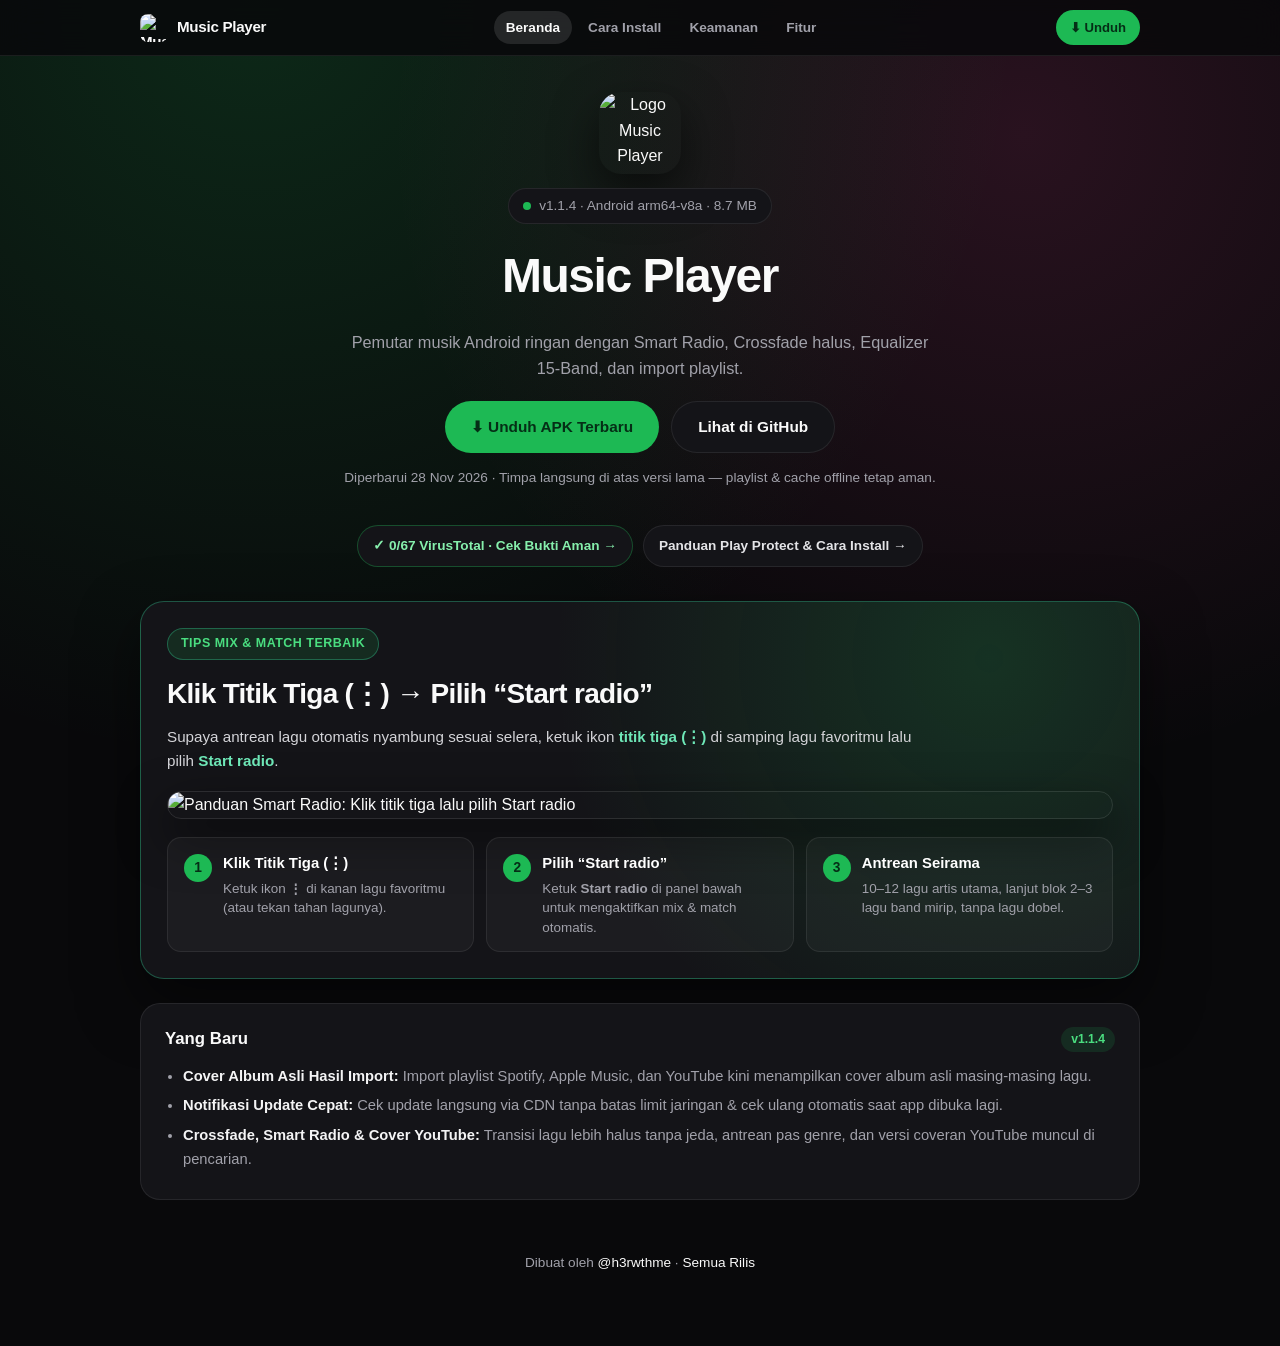
==== commit 90ceb446: "Fix oversized gallery images with global img constraint and style.css?v=2 cache-bust" ====
--- a/docs/index.html
+++ b/docs/index.html
@@ -5,7 +5,7 @@
   <meta name="viewport" content="width=device-width, initial-scale=1.0" />
   <title>Music Player — Unduh APK Android Terbaru</title>
   <link rel="icon" type="image/svg+xml" href="https://raw.githubusercontent.com/h3rwthme/Music-/main/assets/icon.svg" />
-  <link rel="stylesheet" href="style.css" />
+  <link rel="stylesheet" href="style.css?v=2" />
 </head>
 <body>
   <header class="topnav">
--- a/docs/style.css
+++ b/docs/style.css
@@ -10,6 +10,7 @@
   --accent-soft: rgba(29, 185, 84, 0.14);
 }
 * { box-sizing: border-box; margin: 0; padding: 0; }
+img { max-width: 100%; height: auto; display: block; }
 html { scroll-behavior: smooth; }
 body {
   font-family: -apple-system, BlinkMacSystemFont, "Segoe UI", Roboto, Inter, sans-serif;
@@ -286,6 +287,24 @@
 }
 .banner img { width: 100%; display: block; }
 
+.shot-gallery {
+  margin-top: 16px;
+  display: grid;
+  grid-template-columns: repeat(auto-fit, minmax(280px, 1fr));
+  gap: 14px;
+}
+.shot-card {
+  min-width: 0;
+  background: var(--surface);
+  border: 1px solid var(--border);
+  border-radius: 16px;
+  overflow: hidden;
+}
+.shot-card img { width: 100%; height: auto; display: block; object-fit: cover; }
+.shot-card__cap { padding: 12px 14px; }
+.shot-card__cap strong { display: block; font-size: 0.92rem; color: var(--text); margin-bottom: 2px; }
+.shot-card__cap span { font-size: 0.83rem; color: var(--muted); }
+
 .grid {
   margin-top: 22px;
   display: grid;
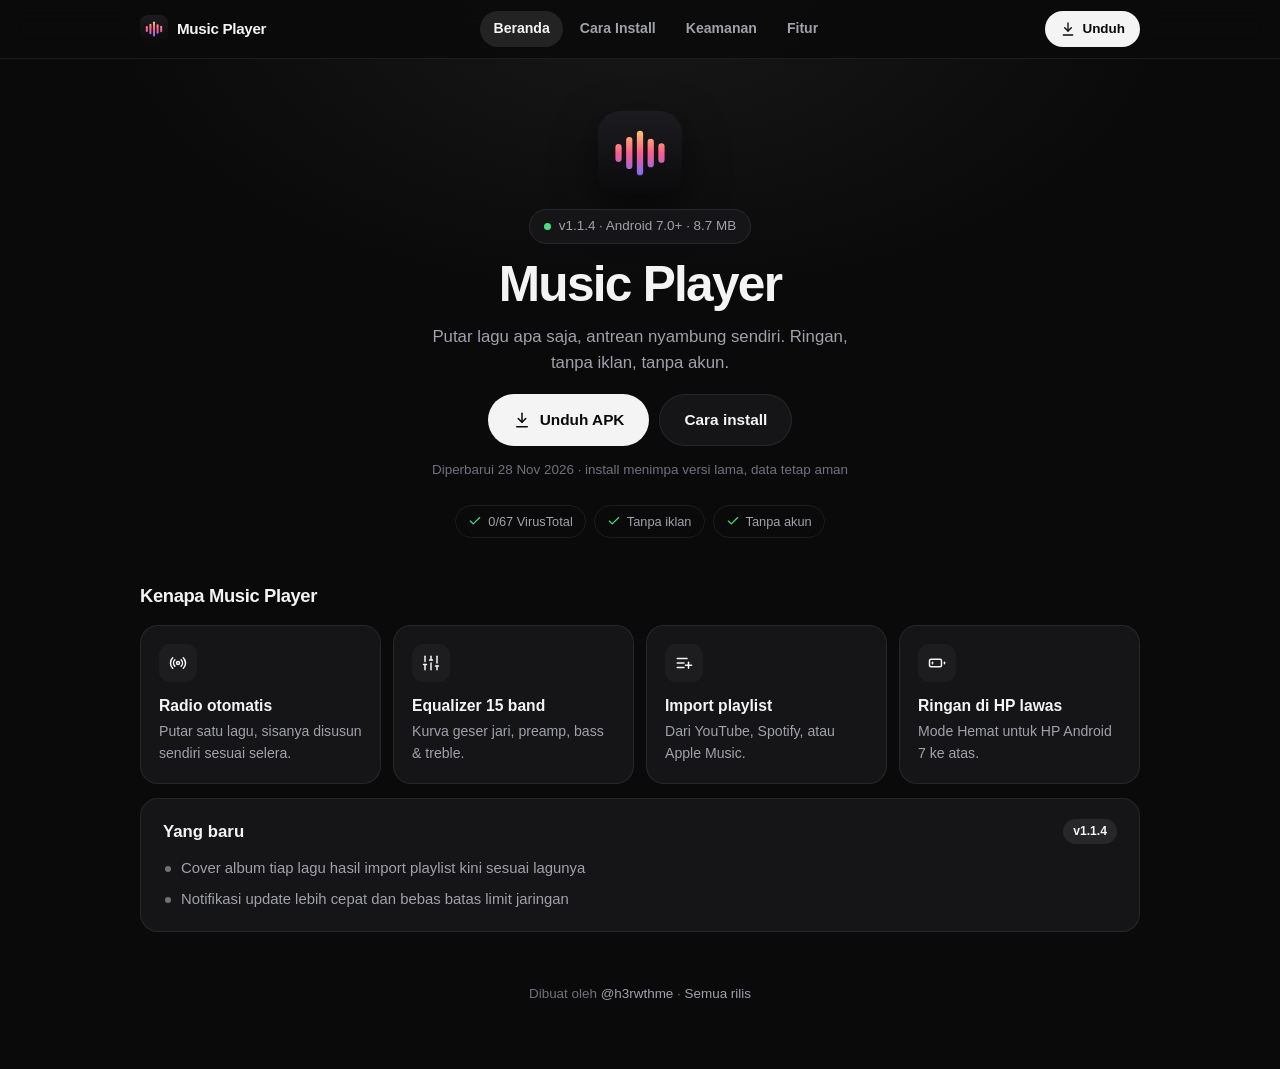
==== commit 09582bee: "Update website pages and styling" ====
--- a/docs/index.html
+++ b/docs/index.html
@@ -3,124 +3,77 @@
 <head>
   <meta charset="UTF-8" />
   <meta name="viewport" content="width=device-width, initial-scale=1.0" />
-  <title>Music Player — Unduh APK Android Terbaru</title>
-  <link rel="icon" type="image/svg+xml" href="https://raw.githubusercontent.com/h3rwthme/Music-/main/assets/icon.svg" />
-  <link rel="stylesheet" href="style.css?v=2" />
+  <meta name="color-scheme" content="dark" />
+  <meta name="theme-color" content="#0a0a0b" />
+  <meta name="description" content="Pemutar musik Android ringan: radio otomatis, crossfade, equalizer 15 band, dan import playlist." />
+  <title>Music Player — Unduh APK Android</title>
+  <link rel="icon" type="image/svg+xml" href="img/icon.svg" />
+  <link rel="stylesheet" href="style.css?v=4" />
+  <script>document.documentElement.classList.add("js");</script>
+  <script type="speculationrules">{"prerender":[{"source":"list","urls":["cara-install.html","keamanan.html","fitur.html"],"eagerness":"moderate"}]}</script>
 </head>
 <body>
-  <header class="topnav">
+  <header class="topnav" id="topnav">
     <nav class="topnav__inner" aria-label="Navigasi utama">
       <a class="topnav__brand" href="index.html">
-        <img src="https://raw.githubusercontent.com/h3rwthme/Music-/main/assets/icon.svg" alt="Music Player" />
+        <img src="img/icon.svg" width="28" height="28" alt="" />
         <span>Music Player</span>
       </a>
-      <div class="topnav__links">
-        <a href="index.html" class="is-active">Beranda</a>
+      <div class="topnav__links" id="nav-menu">
+        <a href="index.html" aria-current="page">Beranda</a>
         <a href="cara-install.html">Cara Install</a>
         <a href="keamanan.html">Keamanan</a>
         <a href="fitur.html">Fitur</a>
       </div>
-      <a class="topnav__cta" href="https://github.com/h3rwthme/Music-/releases/latest/download/music-player.apk">⬇ Unduh</a>
+      <div class="topnav__right">
+        <a class="topnav__cta" href="https://github.com/h3rwthme/Music-/releases/latest/download/music-player.apk"><svg class="icon" viewBox="0 0 24 24" fill="none" stroke="currentColor" stroke-width="2" stroke-linecap="round" stroke-linejoin="round" aria-hidden="true"><path d="M12 15V3"/><path d="m7 10 5 5 5-5"/><path d="M5 21h14"/></svg><span>Unduh</span></a>
+        <button class="topnav__burger" type="button" aria-label="Buka menu" aria-expanded="false" aria-controls="nav-menu"><svg class="icon-menu" viewBox="0 0 24 24" fill="none" stroke="currentColor" stroke-width="2.2" stroke-linecap="round"><line x1="4" y1="7" x2="20" y2="7"/><line x1="4" y1="12" x2="20" y2="12"/><line x1="4" y1="17" x2="20" y2="17"/></svg><svg class="icon-close" viewBox="0 0 24 24" fill="none" stroke="currentColor" stroke-width="2.2" stroke-linecap="round"><line x1="6" y1="6" x2="18" y2="18"/><line x1="18" y1="6" x2="6" y2="18"/></svg></button>
+      </div>
     </nav>
   </header>
+  <div class="nav-scrim" aria-hidden="true"></div>
 
-  <main class="wrap">
+  <main class="wrap" id="main">
     <section class="hero">
-      <img class="logo" src="https://raw.githubusercontent.com/h3rwthme/Music-/main/assets/icon.svg" alt="Logo Music Player" />
-      <div class="pill">
-        <span class="dot"></span>
-        <span id="release-label">v1.1.4 · Android 7.0+ (arm64-v8a) · ~8.7 MB</span>
+      <img class="hero__logo" src="img/icon.svg" width="84" height="84" alt="Logo Music Player" fetchpriority="high" />
+      <span class="pill"><span class="dot"></span><span id="release-label">v1.1.4 · Android 7.0+ · 8.7 MB</span></span>
+      <h1>Music Player</h1>
+      <p class="hero__sub">Putar lagu apa saja, antrean nyambung sendiri. Ringan, tanpa iklan, tanpa akun.</p>
+      <div class="actions">
+        <a class="btn btn-primary" href="https://github.com/h3rwthme/Music-/releases/latest/download/music-player.apk"><svg class="icon" viewBox="0 0 24 24" fill="none" stroke="currentColor" stroke-width="2" stroke-linecap="round" stroke-linejoin="round" aria-hidden="true"><path d="M12 15V3"/><path d="m7 10 5 5 5-5"/><path d="M5 21h14"/></svg>Unduh APK</a>
+        <a class="btn btn-secondary" href="cara-install.html">Cara install</a>
       </div>
-      <h1>Music Player</h1>
-      <p class="subtitle">
-        Pemutar musik Android ringan dengan Smart Radio, Crossfade halus, Equalizer 15-Band, dan import playlist.
-      </p>
-      <div class="actions">
-        <a class="btn btn-primary" href="https://github.com/h3rwthme/Music-/releases/latest/download/music-player.apk">
-          ⬇ Unduh APK Terbaru
-        </a>
-        <a class="btn btn-secondary" href="https://github.com/h3rwthme/Music-">
-          Lihat di GitHub
-        </a>
-      </div>
-      <p class="meta" id="release-date">Timpa langsung di atas versi lama — playlist, riwayat &amp; cache offline tetap aman.</p>
-      <div class="quick-links">
-        <a class="quick-link quick-link--safe" href="keamanan.html">✓ 0/67 VirusTotal · Cek Bukti Aman →</a>
-        <a class="quick-link" href="cara-install.html">Panduan Play Protect &amp; Cara Install →</a>
+      <p class="hero__meta" id="release-date">Install menimpa versi lama — data tetap aman</p>
+      <div class="trust">
+        <a href="keamanan.html"><svg class="icon" viewBox="0 0 24 24" fill="none" stroke="currentColor" stroke-width="2" stroke-linecap="round" stroke-linejoin="round" aria-hidden="true"><path d="M20 6 9 17l-5-5"/></svg>0/67 VirusTotal</a>
+        <span><svg class="icon" viewBox="0 0 24 24" fill="none" stroke="currentColor" stroke-width="2" stroke-linecap="round" stroke-linejoin="round" aria-hidden="true"><path d="M20 6 9 17l-5-5"/></svg>Tanpa iklan</span>
+        <span><svg class="icon" viewBox="0 0 24 24" fill="none" stroke="currentColor" stroke-width="2" stroke-linecap="round" stroke-linejoin="round" aria-hidden="true"><path d="M20 6 9 17l-5-5"/></svg>Tanpa akun</span>
       </div>
     </section>
 
-    <section class="radio-spotlight">
-      <div class="spot-head">
-        <span class="spot-badge">Tips Mix &amp; Match Terbaik</span>
-      </div>
-      <h2 class="spot-title">Klik Titik Tiga (⋮) → Pilih “Start radio”</h2>
-      <p class="spot-desc">
-        Supaya antrean lagu otomatis nyambung sesuai selera, ketuk ikon <strong>titik tiga (⋮)</strong> di samping lagu favoritmu lalu pilih <strong>Start radio</strong>.
-      </p>
-      <div class="spot-img">
-        <img src="https://raw.githubusercontent.com/h3rwthme/Music-/main/screenshots/smart-radio.png" alt="Panduan Smart Radio: Klik titik tiga lalu pilih Start radio" />
-      </div>
-      <div class="spot-steps">
-        <div class="spot-step">
-          <span class="spot-num">1</span>
-          <div>
-            <h3>Klik Titik Tiga (⋮)</h3>
-            <p>Ketuk ikon <strong>⋮</strong> di kanan lagu favoritmu (atau tekan tahan lagunya).</p>
-          </div>
-        </div>
-        <div class="spot-step">
-          <span class="spot-num">2</span>
-          <div>
-            <h3>Pilih “Start radio”</h3>
-            <p>Ketuk <strong>Start radio</strong> di panel bawah untuk mengaktifkan mix &amp; match otomatis.</p>
-          </div>
-        </div>
-        <div class="spot-step">
-          <span class="spot-num">3</span>
-          <div>
-            <h3>Antrean Seirama</h3>
-            <p>10–12 lagu artis utama, lanjut blok 2–3 lagu band mirip, tanpa lagu dobel.</p>
-          </div>
-        </div>
-      </div>
+    <h2 class="section-title reveal">Kenapa Music Player</h2>
+    <section class="features">
+      <div class="feature reveal"><span class="feature__icon"><svg class="icon" viewBox="0 0 24 24" fill="none" stroke="currentColor" stroke-width="2" stroke-linecap="round" stroke-linejoin="round" aria-hidden="true"><path d="M4.9 19.1C1 15.2 1 8.8 4.9 4.9"/><path d="M7.8 16.2c-2.3-2.3-2.3-6.1 0-8.5"/><circle cx="12" cy="12" r="2"/><path d="M16.2 7.8c2.3 2.3 2.3 6.1 0 8.5"/><path d="M19.1 4.9C23 8.8 23 15.1 19.1 19"/></svg></span><h3>Radio otomatis</h3><p>Putar satu lagu, sisanya disusun sendiri sesuai selera.</p></div>
+      <div class="feature reveal"><span class="feature__icon"><svg class="icon" viewBox="0 0 24 24" fill="none" stroke="currentColor" stroke-width="2" stroke-linecap="round" stroke-linejoin="round" aria-hidden="true"><path d="M4 21v-7"/><path d="M4 10V3"/><path d="M12 21v-9"/><path d="M12 8V3"/><path d="M20 21v-5"/><path d="M20 12V3"/><path d="M2 14h4"/><path d="M10 8h4"/><path d="M18 16h4"/></svg></span><h3>Equalizer 15 band</h3><p>Kurva geser jari, preamp, bass &amp; treble.</p></div>
+      <div class="feature reveal"><span class="feature__icon"><svg class="icon" viewBox="0 0 24 24" fill="none" stroke="currentColor" stroke-width="2" stroke-linecap="round" stroke-linejoin="round" aria-hidden="true"><path d="M3 6h13"/><path d="M3 12h9"/><path d="M3 18h9"/><path d="M18 11v8"/><path d="M14 15h8"/></svg></span><h3>Import playlist</h3><p>Dari YouTube, Spotify, atau Apple Music.</p></div>
+      <div class="feature reveal"><span class="feature__icon"><svg class="icon" viewBox="0 0 24 24" fill="none" stroke="currentColor" stroke-width="2" stroke-linecap="round" stroke-linejoin="round" aria-hidden="true"><rect x="2" y="7" width="16" height="10" rx="2"/><path d="M22 11v2"/><path d="M6 11v2"/></svg></span><h3>Ringan di HP lawas</h3><p>Mode Hemat untuk HP Android 7 ke atas.</p></div>
     </section>
 
-    <section class="panel">
+    <section class="panel reveal" style="margin-top:14px">
       <div class="panel__head">
-        <h2 class="panel__title">Yang Baru</h2>
+        <h2 class="panel__title">Yang baru</h2>
         <span class="tag" id="whats-new-tag">v1.1.4</span>
       </div>
-      <ul>
-        <li><strong>Cover Album Asli Hasil Import:</strong> Import playlist Spotify, Apple Music, dan YouTube kini menampilkan cover album asli masing-masing lagu.</li>
-        <li><strong>Notifikasi Update Cepat:</strong> Cek update langsung via CDN tanpa batas limit jaringan &amp; cek ulang otomatis saat app dibuka lagi.</li>
-        <li><strong>Crossfade, Smart Radio &amp; Cover YouTube:</strong> Transisi lagu lebih halus tanpa jeda, antrean pas genre, dan versi coveran YouTube muncul di pencarian.</li>
+      <ul class="news" id="whats-new">
+        <li>Cover album hasil import playlist sesuai lagunya</li>
+        <li>Notifikasi update lebih cepat</li>
       </ul>
     </section>
 
     <footer>
-      Dibuat oleh <a href="https://github.com/h3rwthme">@h3rwthme</a> ·
-      <a href="https://github.com/h3rwthme/Music-/releases">Semua Rilis</a>
+      Dibuat oleh <a href="https://github.com/h3rwthme">@h3rwthme</a> · <a href="https://github.com/h3rwthme/Music-/releases">Semua rilis</a>
     </footer>
   </main>
-
-  <script>
-    fetch("latest.json?t=" + Math.floor(Date.now() / 60000))
-      .then((r) => (r.ok ? r.json() : null))
-      .then((j) => {
-        if (!j || !j.tag) return;
-        const mb = j.size_bytes > 0 ? ` · ${(j.size_bytes / 1048576).toFixed(1)} MB` : "";
-        document.getElementById("release-label").textContent = `${j.tag} · Android arm64-v8a${mb}`;
-        document.getElementById("whats-new-tag").textContent = j.tag;
-        if (j.published_at) {
-          const dt = new Date(j.published_at).toLocaleDateString("id-ID", {
-            year: "numeric", month: "short", day: "numeric"
-          });
-          document.getElementById("release-date").textContent =
-            `Diperbarui ${dt} · Timpa langsung di atas versi lama — playlist & cache offline tetap aman.`;
-        }
-      })
-      .catch(() => {});
-  </script>
+  <script src="site.js?v=4" defer></script>
 </body>
 </html>
--- a/docs/style.css
+++ b/docs/style.css
@@ -1,42 +1,50 @@
+/* Music Player — situs unduhan. Tema Onyx: hitam netral + aksen putih (sama dengan aplikasi). */
 :root {
-  --bg: #09090b;
-  --surface: #141418;
-  --surface-hi: #1b1b22;
+  --bg: #0a0a0b;
+  --surface: #151517;
+  --surface-hi: #1d1d20;
   --border: rgba(255, 255, 255, 0.08);
-  --text: #fafafa;
+  --border-hi: rgba(255, 255, 255, 0.16);
+  --text: #f4f4f5;
   --muted: #a1a1aa;
-  --accent: #1db954;
-  --accent-hover: #22d363;
-  --accent-soft: rgba(29, 185, 84, 0.14);
+  --faint: #71717a;
+  --accent: #f4f4f5;
+  --on-accent: #0a0a0b;
+  --ok: #4ade80;
+  --radius: 18px;
+  --nav-h: 58px;
 }
 * { box-sizing: border-box; margin: 0; padding: 0; }
 img { max-width: 100%; height: auto; display: block; }
 html { scroll-behavior: smooth; }
 body {
   font-family: -apple-system, BlinkMacSystemFont, "Segoe UI", Roboto, Inter, sans-serif;
-  background:
-    radial-gradient(circle at 20% 0%, rgba(29, 185, 84, 0.18), transparent 45%),
-    radial-gradient(circle at 80% 10%, rgba(236, 72, 153, 0.14), transparent 40%),
-    var(--bg);
+  background: radial-gradient(60% 40% at 50% 0%, rgba(255, 255, 255, 0.06), transparent 70%), var(--bg);
   color: var(--text);
   min-height: 100vh;
-  line-height: 1.6;
-}
-
-/* Navbar atas */
+  line-height: 1.55;
+  -webkit-font-smoothing: antialiased;
+}
+a { color: inherit; }
+:focus-visible { outline: 2px solid var(--accent); outline-offset: 3px; border-radius: 8px; }
+.icon { width: 18px; height: 18px; flex-shrink: 0; }
+
+/* ---------- Navbar ---------- */
 .topnav {
   position: sticky;
   top: 0;
   z-index: 40;
-  backdrop-filter: blur(16px);
-  -webkit-backdrop-filter: blur(16px);
-  background: rgba(9, 9, 11, 0.85);
+  background: rgba(10, 10, 11, 0.9);
+  -webkit-backdrop-filter: blur(14px);
+          backdrop-filter: blur(14px);
   border-bottom: 1px solid var(--border);
 }
 .topnav__inner {
+  position: relative;
   max-width: 1040px;
+  height: var(--nav-h);
   margin: 0 auto;
-  padding: 10px 20px;
+  padding: 0 20px;
   display: flex;
   align-items: center;
   justify-content: space-between;
@@ -47,277 +55,253 @@
   align-items: center;
   gap: 9px;
   text-decoration: none;
-  color: var(--text);
   font-weight: 800;
   font-size: 0.95rem;
   letter-spacing: -0.02em;
-  flex-shrink: 0;
-}
-.topnav__brand img { width: 28px; height: 28px; border-radius: 8px; display: block; }
-.topnav__links {
-  display: flex;
-  align-items: center;
-  gap: 4px;
-  overflow-x: auto;
-  scrollbar-width: none;
-}
-.topnav__links::-webkit-scrollbar { display: none; }
+}
+.topnav__brand img { width: 28px; height: 28px; border-radius: 8px; }
+.topnav__links { display: flex; align-items: center; gap: 4px; }
 .topnav__links a {
   color: var(--muted);
   text-decoration: none;
-  font-size: 0.85rem;
+  font-size: 0.88rem;
   font-weight: 600;
-  padding: 6px 12px;
-  border-radius: 999px;
-  white-space: nowrap;
+  padding: 7px 13px;
+  border-radius: 999px;
   transition: background 0.15s ease, color 0.15s ease;
 }
 .topnav__links a:hover { background: rgba(255, 255, 255, 0.07); color: var(--text); }
-.topnav__links a.is-active {
-  background: rgba(255, 255, 255, 0.11);
-  color: var(--text);
-}
+.topnav__links a[aria-current="page"] { background: rgba(255, 255, 255, 0.1); color: var(--text); }
+.topnav__right { display: inline-flex; align-items: center; gap: 8px; }
 .topnav__cta {
   display: inline-flex;
   align-items: center;
   gap: 6px;
-  padding: 7px 14px;
+  padding: 8px 15px;
   border-radius: 999px;
   background: var(--accent);
-  color: #052e16;
+  color: var(--on-accent);
   font-weight: 700;
-  font-size: 0.82rem;
-  text-decoration: none;
-  flex-shrink: 0;
-  transition: background 0.15s ease;
-}
-.topnav__cta:hover { background: var(--accent-hover); }
-
-.wrap { max-width: 1040px; margin: 0 auto; padding: 36px 20px 72px; }
-.hero { text-align: center; display: flex; flex-direction: column; align-items: center; gap: 14px; }
-.page-head { margin-bottom: 24px; }
-.page-head h1 { font-size: clamp(1.7rem, 4vw, 2.3rem); letter-spacing: -0.03em; margin-bottom: 6px; }
-.page-head p { color: var(--muted); font-size: 0.96rem; max-width: 680px; }
-
-.logo {
-  width: 82px; height: 82px; border-radius: 22px;
-  box-shadow: 0 18px 45px rgba(0, 0, 0, 0.55);
-}
-h1 { font-size: clamp(2rem, 5vw, 3rem); letter-spacing: -0.03em; }
-.subtitle { color: var(--muted); max-width: 600px; font-size: 1.02rem; }
+  font-size: 0.84rem;
+  text-decoration: none;
+}
+.topnav__cta .icon { width: 16px; height: 16px; }
+.topnav__burger {
+  display: none;
+  width: 40px;
+  height: 40px;
+  border-radius: 12px;
+  border: 1px solid var(--border);
+  background: var(--surface);
+  color: var(--text);
+  align-items: center;
+  justify-content: center;
+  cursor: pointer;
+}
+.topnav__burger svg { width: 20px; height: 20px; }
+.topnav__burger .icon-close { display: none; }
+.topnav.is-open .topnav__burger .icon-menu { display: none; }
+.topnav.is-open .topnav__burger .icon-close { display: block; }
+.nav-scrim { display: none; }
+
+/* ---------- Tata letak ---------- */
+.wrap { max-width: 1040px; margin: 0 auto; padding: 44px 20px 64px; }
+.page-head { margin-bottom: 26px; }
+.page-head h1 { font-size: clamp(1.75rem, 4vw, 2.4rem); letter-spacing: -0.03em; line-height: 1.15; margin-bottom: 8px; }
+.page-head p { color: var(--muted); max-width: 620px; }
+.section-title { font-size: 1.15rem; letter-spacing: -0.02em; margin: 44px 0 14px; }
+
+/* ---------- Hero (Beranda) ---------- */
+.hero { text-align: center; display: flex; flex-direction: column; align-items: center; gap: 14px; padding-top: 8px; }
+.hero__logo { width: 84px; height: 84px; border-radius: 22px; box-shadow: 0 18px 44px rgba(0, 0, 0, 0.55); }
+.hero h1 { font-size: clamp(2.1rem, 6vw, 3.1rem); letter-spacing: -0.035em; line-height: 1.05; }
+.hero__sub { color: var(--muted); max-width: 460px; font-size: 1.05rem; }
+.hero__meta { color: var(--faint); font-size: 0.84rem; }
+
 .pill {
-  display: inline-flex; align-items: center; gap: 8px;
-  padding: 6px 14px; border-radius: 999px;
-  background: var(--surface); border: 1px solid var(--border);
-  font-size: 0.85rem; color: var(--muted);
-}
-.dot { width: 8px; height: 8px; border-radius: 50%; background: var(--accent); }
-.actions { display: flex; flex-wrap: wrap; justify-content: center; gap: 12px; margin-top: 6px; }
+  display: inline-flex;
+  align-items: center;
+  gap: 8px;
+  padding: 6px 14px;
+  border-radius: 999px;
+  background: var(--surface);
+  border: 1px solid var(--border);
+  font-size: 0.84rem;
+  color: var(--muted);
+}
+.dot { width: 7px; height: 7px; border-radius: 50%; background: var(--ok); }
+
+.actions { display: flex; flex-wrap: wrap; justify-content: center; gap: 10px; margin-top: 4px; }
 .btn {
-  display: inline-flex; align-items: center; justify-content: center; gap: 10px;
-  padding: 13px 26px; border-radius: 999px; font-weight: 700; font-size: 0.96rem;
-  text-decoration: none; transition: transform 0.15s ease, background 0.15s ease;
+  display: inline-flex;
+  align-items: center;
+  justify-content: center;
+  gap: 9px;
+  padding: 13px 24px;
+  border-radius: 999px;
+  font-weight: 700;
+  font-size: 0.96rem;
+  text-decoration: none;
+  border: 1px solid transparent;
+  transition: transform 0.15s ease, background 0.15s ease, border-color 0.15s ease;
 }
 .btn:active { transform: scale(0.98); }
-.btn-primary { background: var(--accent); color: #052e16; }
-.btn-primary:hover { background: var(--accent-hover); }
-.btn-secondary { background: var(--surface); color: var(--text); border: 1px solid var(--border); }
-.btn-secondary:hover { background: var(--surface-hi); }
-.meta { font-size: 0.85rem; color: var(--muted); }
-
-/* Quick link chips di Beranda */
-.quick-links {
-  margin-top: 22px;
-  display: flex;
-  flex-wrap: wrap;
-  justify-content: center;
-  gap: 10px;
-}
-.quick-link {
+.btn-primary { background: var(--accent); color: var(--on-accent); }
+.btn-primary:hover { background: #ffffff; }
+.btn-secondary { background: var(--surface); color: var(--text); border-color: var(--border); }
+.btn-secondary:hover { background: var(--surface-hi); border-color: var(--border-hi); }
+
+.trust { display: flex; flex-wrap: wrap; justify-content: center; gap: 8px; margin-top: 10px; }
+.trust a,
+.trust span {
   display: inline-flex;
   align-items: center;
-  gap: 8px;
-  padding: 9px 15px;
-  border-radius: 999px;
-  background: var(--surface);
-  border: 1px solid var(--border);
-  color: #e4e4e7;
-  font-size: 0.85rem;
-  font-weight: 600;
-  text-decoration: none;
-  transition: background 0.15s ease, border-color 0.15s ease;
-}
-.quick-link:hover { background: var(--surface-hi); border-color: rgba(255, 255, 255, 0.18); }
-.quick-link--safe { border-color: rgba(29, 185, 84, 0.35); color: #86efac; }
-
-/* Spotlight Smart Radio */
-.radio-spotlight {
-  margin-top: 34px;
-  background:
-    radial-gradient(circle at 85% 15%, rgba(29, 185, 84, 0.18), transparent 48%),
-    var(--surface);
-  border: 1px solid rgba(52, 211, 153, 0.34);
-  border-radius: 24px;
-  padding: 26px;
-  box-shadow: 0 24px 60px rgba(0, 0, 0, 0.5);
-}
-.spot-head { margin-bottom: 12px; }
-.spot-badge {
-  display: inline-flex; align-items: center; gap: 8px;
-  padding: 5px 13px; border-radius: 999px;
-  background: var(--accent-soft);
-  border: 1px solid rgba(52, 211, 153, 0.35);
-  color: #4ade80; font-size: 0.78rem; font-weight: 700; letter-spacing: 0.04em;
-  text-transform: uppercase;
-}
-.spot-title {
-  font-size: clamp(1.25rem, 3vw, 1.75rem);
-  font-weight: 800; letter-spacing: -0.025em; margin-bottom: 8px;
-}
-.spot-desc { color: #d4d4d8; font-size: 0.95rem; max-width: 760px; margin-bottom: 18px; }
-.spot-desc strong { color: #6ee7b7; }
-.spot-img {
-  width: 100%; border-radius: 16px; overflow: hidden;
-  border: 1px solid rgba(255, 255, 255, 0.1);
-  box-shadow: 0 18px 48px rgba(0, 0, 0, 0.6);
-}
-.spot-img img { width: 100%; display: block; }
-.spot-steps {
-  margin-top: 18px;
+  gap: 6px;
+  padding: 6px 12px;
+  border-radius: 999px;
+  border: 1px solid var(--border);
+  font-size: 0.8rem;
+  color: var(--muted);
+  text-decoration: none;
+}
+.trust a:hover { border-color: var(--border-hi); color: var(--text); }
+.trust .icon { width: 14px; height: 14px; color: var(--ok); }
+
+/* ---------- Kartu fitur ---------- */
+.features {
   display: grid;
   grid-template-columns: repeat(auto-fit, minmax(220px, 1fr));
   gap: 12px;
 }
-.spot-step {
-  background: rgba(255, 255, 255, 0.035);
-  border: 1px solid var(--border);
-  border-radius: 14px;
-  padding: 14px 16px;
-  display: flex; align-items: flex-start; gap: 11px;
-}
-.spot-num {
-  width: 28px; height: 28px; border-radius: 999px;
-  background: var(--accent); color: #052e16;
-  font-weight: 800; font-size: 0.86rem;
-  display: inline-flex; align-items: center; justify-content: center;
-  flex-shrink: 0; margin-top: 2px;
-}
-.spot-step h3 { font-size: 0.93rem; margin-bottom: 3px; color: #fff; }
-.spot-step p { font-size: 0.84rem; color: var(--muted); line-height: 1.45; }
-
-/* Box umum (Terbaru, Keamanan, Cara Install) */
+.feature {
+  background: var(--surface);
+  border: 1px solid var(--border);
+  border-radius: var(--radius);
+  padding: 18px;
+}
+.feature__icon {
+  display: grid;
+  place-items: center;
+  width: 38px;
+  height: 38px;
+  border-radius: 11px;
+  background: var(--surface-hi);
+  margin-bottom: 12px;
+}
+.feature h3 { font-size: 0.98rem; margin-bottom: 3px; }
+.feature p { color: var(--muted); font-size: 0.88rem; }
+
+/* ---------- Panel umum ---------- */
 .panel {
-  margin-top: 24px;
   background: var(--surface);
   border: 1px solid var(--border);
-  border-radius: 20px;
-  padding: 22px 24px;
-}
-.panel--safe { border-color: rgba(29, 185, 84, 0.3); }
-.panel__head {
-  display: flex; align-items: center; justify-content: space-between;
-  gap: 10px; flex-wrap: wrap; margin-bottom: 12px;
-}
-.panel__title {
-  display: inline-flex; align-items: center; gap: 9px;
-  font-size: 1.05rem; font-weight: 700;
-}
-.panel__title svg { width: 20px; height: 20px; color: var(--accent); flex-shrink: 0; }
+  border-radius: var(--radius);
+  padding: 20px 22px;
+}
+.panel + .panel { margin-top: 14px; }
+.panel__head { display: flex; align-items: center; justify-content: space-between; gap: 10px; flex-wrap: wrap; margin-bottom: 12px; }
+.panel__title { display: inline-flex; align-items: center; gap: 9px; font-size: 1.05rem; }
+.panel__title .icon { color: var(--ok); }
 .tag {
-  font-size: 0.76rem; padding: 3px 10px; border-radius: 999px;
-  background: var(--accent-soft); color: #4ade80; font-weight: 700;
-}
-.panel ul { padding-left: 18px; color: var(--muted); font-size: 0.92rem; }
-.panel li { margin-bottom: 6px; }
-.panel li strong { color: #f4f4f5; }
-.lead { font-size: 0.92rem; color: var(--muted); margin-bottom: 14px; }
-
-.card-grid {
+  font-size: 0.76rem;
+  padding: 3px 10px;
+  border-radius: 999px;
+  background: rgba(255, 255, 255, 0.08);
+  color: var(--text);
+  font-weight: 700;
+}
+.tag--ok { background: rgba(74, 222, 128, 0.12); color: var(--ok); }
+.lead { color: var(--muted); font-size: 0.93rem; margin-bottom: 14px; }
+.news { list-style: none; display: flex; flex-direction: column; gap: 8px; }
+.news li { position: relative; padding-left: 18px; color: var(--muted); font-size: 0.93rem; }
+.news li::before { content: ""; position: absolute; left: 2px; top: 0.62em; width: 6px; height: 6px; border-radius: 50%; background: var(--faint); }
+
+/* ---------- Langkah bernomor ---------- */
+.steps { display: grid; grid-template-columns: repeat(auto-fit, minmax(220px, 1fr)); gap: 10px; }
+.step { display: flex; gap: 12px; align-items: flex-start; padding: 14px; border-radius: 14px; background: rgba(255, 255, 255, 0.03); border: 1px solid var(--border); }
+.step__num {
   display: grid;
-  grid-template-columns: repeat(auto-fit, minmax(220px, 1fr));
-  gap: 12px;
-}
-.mini-card {
-  background: rgba(255, 255, 255, 0.03);
-  border: 1px solid var(--border);
-  border-radius: 14px;
-  padding: 14px 16px;
-  font-size: 0.86rem;
-  color: var(--muted);
-  line-height: 1.45;
-}
-.mini-card strong { display: block; color: var(--text); margin-bottom: 3px; font-size: 0.92rem; }
-
-.proof-img {
+  place-items: center;
+  width: 28px;
+  height: 28px;
+  border-radius: 50%;
+  background: var(--accent);
+  color: var(--on-accent);
+  font-weight: 800;
+  font-size: 0.85rem;
+  flex-shrink: 0;
+}
+.step h3 { font-size: 0.94rem; margin-bottom: 2px; }
+.step p { font-size: 0.86rem; color: var(--muted); }
+
+.tips { display: grid; grid-template-columns: repeat(auto-fit, minmax(220px, 1fr)); gap: 10px; }
+.tip { padding: 14px; border-radius: 14px; background: rgba(255, 255, 255, 0.03); border: 1px solid var(--border); font-size: 0.86rem; color: var(--muted); }
+.tip strong { display: block; color: var(--text); font-size: 0.93rem; margin-bottom: 2px; }
+
+/* ---------- Gambar ---------- */
+.figure {
   display: block;
-  margin-top: 16px;
   border-radius: 14px;
   overflow: hidden;
   border: 1px solid var(--border);
-  background: #0d1117;
-}
-.proof-img img { width: 100%; display: block; }
-
+  background: #0d0d0f;
+  margin-bottom: 14px;
+}
+.figure img { width: 100%; }
+a.figure { position: relative; }
+a.figure::after {
+  content: "Ketuk untuk perbesar";
+  position: absolute;
+  right: 10px;
+  bottom: 10px;
+  padding: 4px 10px;
+  border-radius: 999px;
+  background: rgba(0, 0, 0, 0.7);
+  font-size: 0.72rem;
+  color: var(--text);
+}
+.gallery {
+  display: grid;
+  grid-template-columns: repeat(auto-fill, minmax(160px, 1fr));
+  gap: 12px;
+}
+.shot { margin: 0; }
+.shot img { border-radius: 14px; border: 1px solid var(--border); }
+.shot figcaption { margin-top: 8px; font-size: 0.84rem; color: var(--muted); }
+.shot figcaption strong { display: block; color: var(--text); font-size: 0.9rem; }
+
+/* ---------- Hash & tombol kecil ---------- */
 .hash-bar {
-  margin-top: 14px;
+  margin-top: 4px;
   padding: 11px 13px;
   border-radius: 12px;
   background: rgba(0, 0, 0, 0.35);
   border: 1px solid var(--border);
-  display: flex; align-items: center; justify-content: space-between;
-  gap: 10px; flex-wrap: wrap;
-  font-size: 0.8rem; color: var(--muted);
-}
-.hash-bar code {
-  font-family: ui-monospace, SFMono-Regular, Menlo, Consolas, monospace;
-  color: #d4d4d8; word-break: break-all; font-size: 0.76rem;
-}
-.hash-bar__actions { display: inline-flex; align-items: center; gap: 8px; flex-shrink: 0; }
+  display: flex;
+  align-items: center;
+  justify-content: space-between;
+  gap: 10px;
+  flex-wrap: wrap;
+  font-size: 0.8rem;
+  color: var(--muted);
+}
+.hash-bar code { font-family: ui-monospace, SFMono-Regular, Menlo, Consolas, monospace; color: #d4d4d8; word-break: break-all; font-size: 0.76rem; }
+.hash-bar__actions { display: inline-flex; gap: 8px; }
 .chip-btn {
-  padding: 6px 12px; border-radius: 999px; font-size: 0.78rem; font-weight: 600;
-  background: var(--surface-hi); color: var(--text); border: 1px solid var(--border);
-  cursor: pointer; text-decoration: none;
-}
-.chip-btn:hover { background: rgba(255, 255, 255, 0.12); }
-
-.banner {
-  width: 100%; border-radius: 20px;
-  border: 1px solid var(--border); overflow: hidden;
-  box-shadow: 0 22px 54px rgba(0, 0, 0, 0.5);
-}
-.banner img { width: 100%; display: block; }
-
-.shot-gallery {
-  margin-top: 16px;
-  display: grid;
-  grid-template-columns: repeat(auto-fit, minmax(280px, 1fr));
-  gap: 14px;
-}
-.shot-card {
-  min-width: 0;
-  background: var(--surface);
-  border: 1px solid var(--border);
-  border-radius: 16px;
-  overflow: hidden;
-}
-.shot-card img { width: 100%; height: auto; display: block; object-fit: cover; }
-.shot-card__cap { padding: 12px 14px; }
-.shot-card__cap strong { display: block; font-size: 0.92rem; color: var(--text); margin-bottom: 2px; }
-.shot-card__cap span { font-size: 0.83rem; color: var(--muted); }
-
-.grid {
-  margin-top: 22px;
-  display: grid;
-  grid-template-columns: repeat(auto-fit, minmax(220px, 1fr));
-  gap: 14px;
-}
-.card {
-  background: var(--surface); border: 1px solid var(--border);
-  border-radius: 16px; padding: 18px 20px;
-}
-.card h3 { font-size: 0.98rem; margin-bottom: 6px; }
-.card p { font-size: 0.88rem; color: var(--muted); }
-
+  padding: 6px 12px;
+  border-radius: 999px;
+  font: inherit;
+  font-size: 0.78rem;
+  font-weight: 600;
+  background: var(--surface-hi);
+  color: var(--text);
+  border: 1px solid var(--border);
+  cursor: pointer;
+  text-decoration: none;
+}
+.chip-btn:hover { border-color: var(--border-hi); }
+
+/* ---------- Ajakan & footer ---------- */
 .cta-bar {
   margin-top: 28px;
   display: flex;
@@ -326,21 +310,125 @@
   justify-content: space-between;
   gap: 14px;
   padding: 18px 22px;
-  border-radius: 18px;
+  border-radius: var(--radius);
   background: var(--surface);
   border: 1px solid var(--border);
 }
-.cta-bar p { color: var(--muted); font-size: 0.9rem; }
-.cta-bar strong { color: var(--text); display: block; font-size: 0.98rem; }
-
-footer { text-align: center; margin-top: 52px; color: var(--muted); font-size: 0.85rem; }
-footer a { color: var(--text); text-decoration: none; }
-
-@media (max-width: 640px) {
-  .topnav__inner { padding: 8px 12px; gap: 8px; }
+.cta-bar strong { font-size: 1rem; }
+.cta-bar .actions { margin-top: 0; }
+footer { text-align: center; margin-top: 52px; color: var(--faint); font-size: 0.84rem; }
+footer a { color: var(--muted); text-decoration: none; }
+footer a:hover { color: var(--text); }
+code { font-family: ui-monospace, SFMono-Regular, Menlo, Consolas, monospace; font-size: 0.9em; }
+
+/* ---------- HP ---------- */
+@media (max-width: 720px) {
+  :root { --nav-h: 56px; }
+  .topnav__inner { padding: 0 14px; }
+  .topnav__burger { display: inline-flex; }
+  /* Menu melayang di bawah navbar (tidak mendorong isi halaman). */
+  .topnav__links {
+    position: absolute;
+    top: 100%;
+    left: 0;
+    right: 0;
+    flex-direction: column;
+    align-items: stretch;
+    gap: 2px;
+    padding: 8px 12px 12px;
+    background: var(--bg);
+    border-bottom: 1px solid var(--border);
+    box-shadow: 0 18px 40px rgba(0, 0, 0, 0.5);
+    opacity: 0;
+    visibility: hidden;
+    transform: translateY(-6px);
+    transition: opacity 0.16s ease, transform 0.16s ease, visibility 0s linear 0.16s;
+  }
+  .topnav.is-open .topnav__links {
+    opacity: 1;
+    visibility: visible;
+    transform: none;
+    transition: opacity 0.16s ease, transform 0.16s ease;
+  }
+  .topnav__links a { padding: 12px 14px; border-radius: 12px; font-size: 0.98rem; }
+  .nav-scrim { position: fixed; inset: var(--nav-h) 0 0 0; z-index: 39; background: rgba(0, 0, 0, 0.45); }
+  .topnav.is-open ~ .nav-scrim { display: block; }
+  .wrap { padding: 30px 16px 52px; }
+  .panel { padding: 16px; }
+  .cta-bar { padding: 16px; }
+  .cta-bar .actions { width: 100%; }
+  .cta-bar .btn { flex: 1; }
+  .gallery { grid-template-columns: repeat(2, 1fr); }
+}
+@media (max-width: 330px) {
   .topnav__brand span { display: none; }
-  .topnav__links a { padding: 5px 9px; font-size: 0.8rem; }
-  .topnav__cta { padding: 6px 11px; font-size: 0.78rem; }
-  .wrap { padding: 24px 14px 56px; }
-  .radio-spotlight, .panel { padding: 18px; border-radius: 18px; }
-}
+}
+@media (prefers-reduced-motion: reduce) {
+  * { transition: none !important; scroll-behavior: auto !important; }
+}
+
+/* ---------- Galeri: horizontal (16:10) & potret (9:16) ---------- */
+.gallery--wide { grid-template-columns: repeat(3, 1fr); }
+.gallery--wide img { aspect-ratio: 16 / 10; object-fit: cover; width: 100%; }
+.gallery--tall { grid-template-columns: repeat(3, 1fr); margin-top: 14px; }
+.gallery--tall img { aspect-ratio: 9 / 16; object-fit: cover; width: 100%; }
+@media (max-width: 720px) {
+  .gallery--wide { grid-template-columns: 1fr; }
+  /* Potret di HP: strip geser horizontal yang "nempel" (scroll-snap). */
+  .gallery--tall {
+    display: flex;
+    gap: 12px;
+    overflow-x: auto;
+    scroll-snap-type: x mandatory;
+    margin: 14px -16px 0;
+    padding: 0 16px 6px;
+    scrollbar-width: none;
+  }
+  .gallery--tall::-webkit-scrollbar { display: none; }
+  .gallery--tall .shot { flex: 0 0 62%; scroll-snap-align: start; }
+}
+
+/* =====================================================================
+   Smooth ala Astro
+   1) Transisi antar halaman native (View Transitions, Chrome/Edge 126+, Safari 18.2+):
+      navbar diam di tempat, isi halaman crossfade + geser halus. Browser lama → pindah biasa.
+   2) Elemen muncul halus saat di-scroll (.reveal, diaktifkan site.js).
+   ===================================================================== */
+@view-transition { navigation: auto; }
+.topnav { view-transition-name: topnav; }
+main.wrap { view-transition-name: page; }
+::view-transition-old(page) { animation: vt-out 180ms cubic-bezier(0.4, 0, 1, 1) both; }
+::view-transition-new(page) { animation: vt-in 320ms cubic-bezier(0.22, 1, 0.36, 1) both; }
+::view-transition-old(topnav),
+::view-transition-new(topnav) { animation: none; mix-blend-mode: normal; }
+@keyframes vt-out { to { opacity: 0; transform: translateY(-6px); } }
+@keyframes vt-in { from { opacity: 0; transform: translateY(10px); } }
+
+.js .reveal {
+  opacity: 0;
+  transform: translateY(14px);
+  transition: opacity 0.5s cubic-bezier(0.22, 1, 0.36, 1), transform 0.5s cubic-bezier(0.22, 1, 0.36, 1);
+}
+.js .reveal.is-in { opacity: 1; transform: none; }
+
+/* Hover/tekan yang halus. */
+.feature, .panel, .shot img { transition: border-color 0.2s ease, transform 0.2s ease; }
+@media (hover: hover) {
+  .feature:hover { border-color: var(--border-hi); transform: translateY(-2px); }
+}
+
+@media (prefers-reduced-motion: reduce) {
+  @view-transition { navigation: none; }
+  .js .reveal { opacity: 1; transform: none; }
+  ::view-transition-old(page), ::view-transition-new(page) { animation: none; }
+}
+@media (max-width: 720px) {
+  .features { grid-template-columns: repeat(2, 1fr); gap: 10px; }
+  .feature { padding: 14px; }
+  .feature h3 { font-size: 0.92rem; }
+  .feature p { font-size: 0.82rem; }
+}
+a.figure[href*="virustotal"]::after { content: "Buka di VirusTotal"; }
+@media (min-width: 721px) {
+  .gallery--tall { max-width: 640px; }
+}
